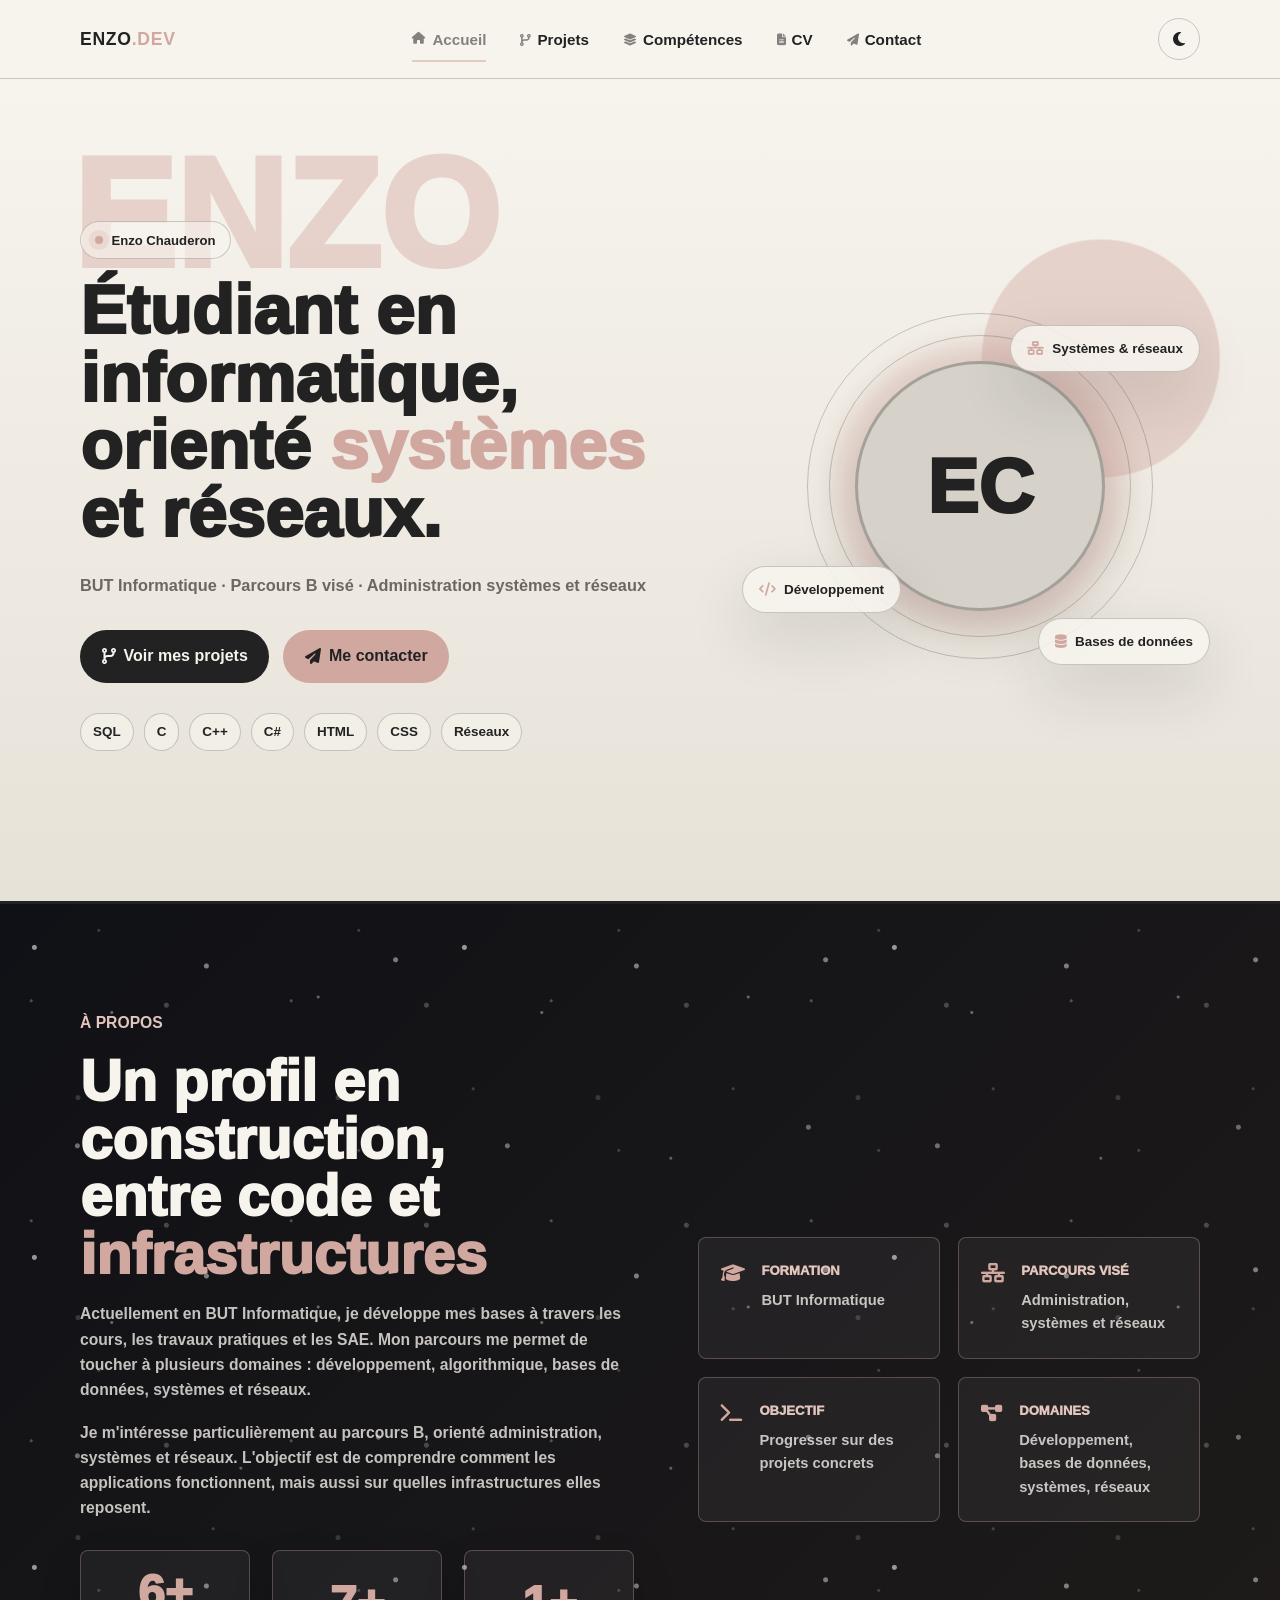
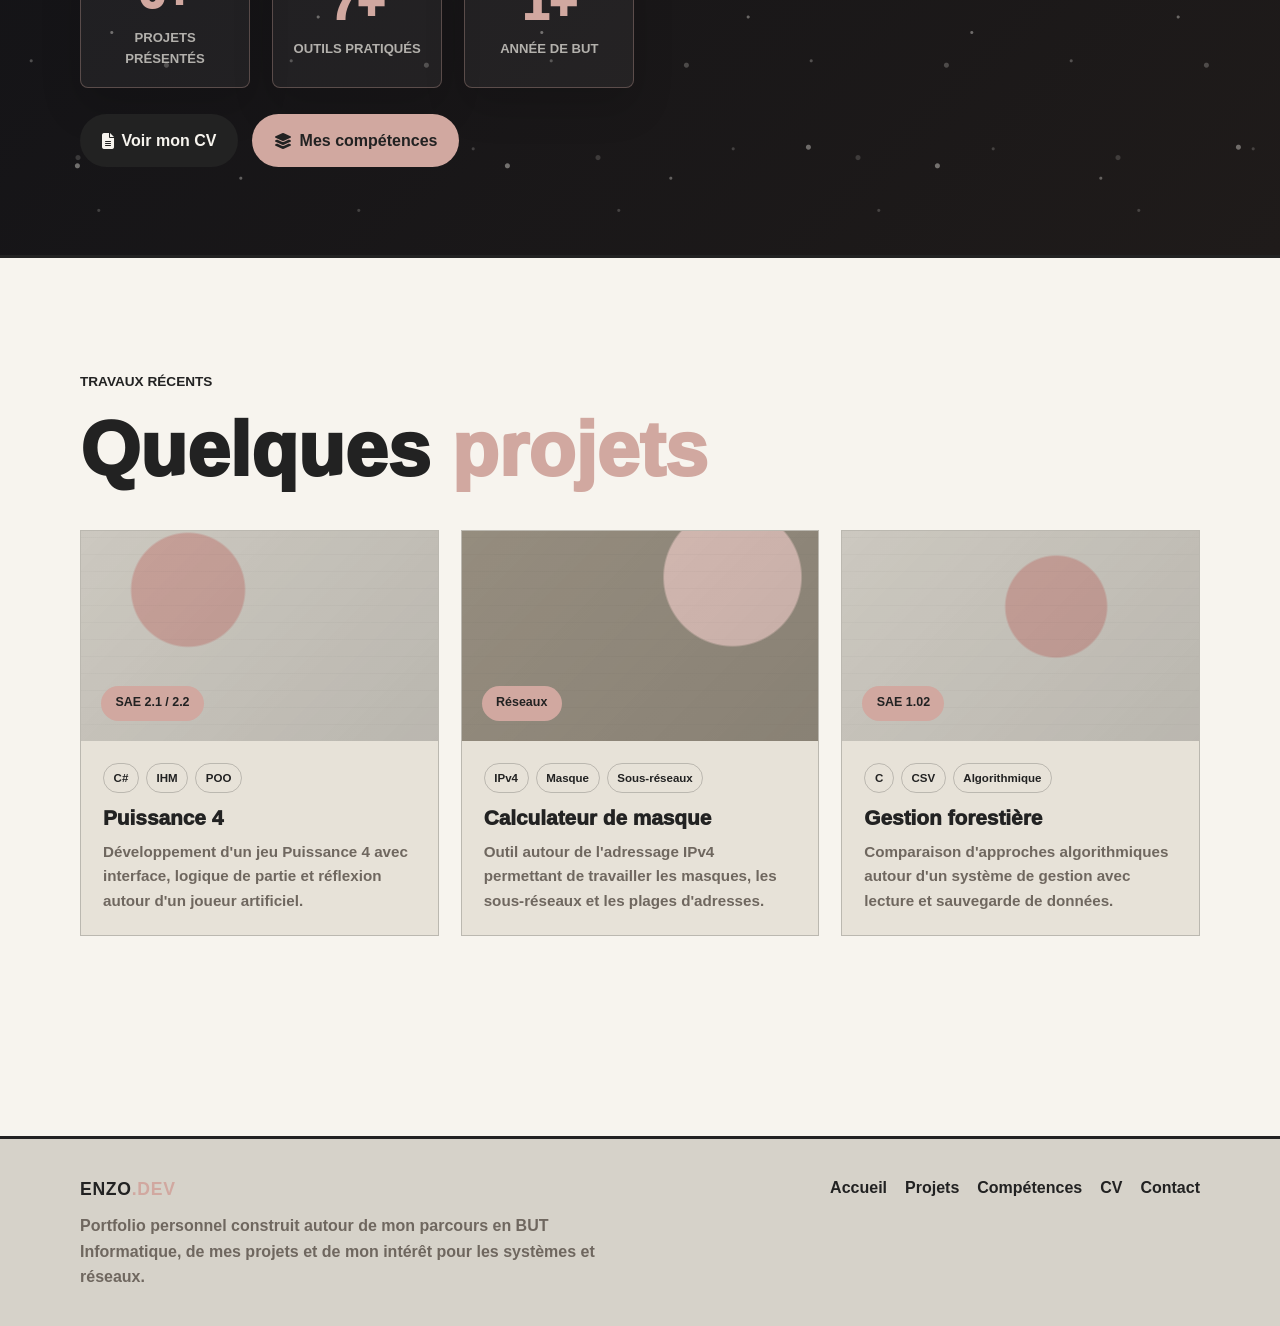
==== index.html @ b51558e1 "Remplace le fond anime par un champ etoile" ====
﻿<!DOCTYPE html>
<html lang="fr">
<head>
    <meta charset="UTF-8">
    <meta name="viewport" content="width=device-width, initial-scale=1.0">
    <meta name="description" content="Portfolio personnel d'Enzo Chauderon, étudiant en BUT Informatique orienté systèmes et réseaux.">
    <title>Accueil - Portfolio Enzo</title>

    <link rel="stylesheet" href="https://cdnjs.cloudflare.com/ajax/libs/font-awesome/6.5.1/css/all.min.css">
    <link rel="stylesheet" href="css/shared.css">
    <link rel="stylesheet" href="css/home.css">

    <script src="js/shared.js" defer></script>
</head>
<body>
    <div id="scroll-bar"></div>
    <header class="site-header">
        <nav class="navbar" aria-label="Navigation principale">
            <a href="index.html" class="nav-logo">
                ENZO<span>.DEV</span>
            </a>

            <ul class="nav-links">
                <li>
                    <a href="index.html" class="active">
                        <i class="fa-solid fa-house"></i>
                        Accueil
                    </a>
                </li>
                <li>
                    <a href="pages/projets.html">
                        <i class="fa-solid fa-code-branch"></i>
                        Projets
                    </a>
                </li>
                <li>
                    <a href="pages/competences.html">
                        <i class="fa-solid fa-layer-group"></i>
                        Compétences
                    </a>
                </li>
                <li>
                    <a href="pages/cv.html">
                        <i class="fa-solid fa-file-lines"></i>
                        CV
                    </a>
                </li>
                <li>
                    <a href="pages/contact.html">
                        <i class="fa-solid fa-paper-plane"></i>
                        Contact
                    </a>
                </li>
            </ul>

            <div class="nav-actions">
                <button class="theme-toggle" type="button" aria-label="Changer de thème">
                    <i class="fa-solid fa-moon"></i>
                </button>

                <button class="nav-burger" type="button" aria-label="Ouvrir le menu" aria-expanded="false">
                    <span></span>
                    <span></span>
                    <span></span>
                </button>
            </div>
        </nav>
    </header>

    <main>
        <section class="hero">
            <div class="container hero-inner">
                <div class="hero-content">
                    <div class="hero-badge">
                        <span class="badge-dot"></span>
                        <span>Enzo Chauderon</span>
                    </div>

                    <h1 class="hero-title">
                        Étudiant en informatique,<br>
                        orienté <span>systèmes</span><br>
                        et réseaux.
                    </h1>

                    <p class="hero-sub">
                        BUT Informatique · Parcours B visé · Administration systèmes et réseaux
                    </p>

                    <div class="hero-actions">
                        <a href="pages/projets.html" class="btn btn-primary">
                            <i class="fa-solid fa-code-branch"></i>
                            Voir mes projets
                        </a>

                        <a href="pages/contact.html" class="btn btn-secondary">
                            <i class="fa-solid fa-paper-plane"></i>
                            Me contacter
                        </a>
                    </div>

                    <div class="hero-tags">
                        <span>SQL</span>
                        <span>C</span>
                        <span>C++</span>
                        <span>C#</span>
                        <span>HTML</span>
                        <span>CSS</span>
                        <span>Réseaux</span>
                    </div>
                </div>

                <div class="hero-visual">
                    <div class="avatar-wrapper">
                        <div class="avatar-glow"></div>
                        <div class="avatar-placeholder">EC</div>
                        <div class="avatar-ring ring-1"></div>
                        <div class="avatar-ring ring-2"></div>
                    </div>

                    <div class="floating-card fc-1">
                        <i class="fa-solid fa-network-wired"></i>
                        <span>Systèmes & réseaux</span>
                    </div>

                    <div class="floating-card fc-2">
                        <i class="fa-solid fa-code"></i>
                        <span>Développement</span>
                    </div>

                    <div class="floating-card fc-3">
                        <i class="fa-solid fa-database"></i>
                        <span>Bases de données</span>
                    </div>
                </div>
            </div>
        </section>

        <section class="about-section">
            <div class="container about-grid">
                <div class="about-text">
                    <p class="section-label">À propos</p>

                    <h2>
                        Un profil en construction,<br>
                        entre code et <span>infrastructures</span>
                    </h2>

                    <p>
                        Actuellement en BUT Informatique, je développe mes bases à travers les cours,
                        les travaux pratiques et les SAE. Mon parcours me permet de toucher à plusieurs
                        domaines : développement, algorithmique, bases de données, systèmes et réseaux.
                    </p>

                    <p>
                        Je m'intéresse particulièrement au parcours B, orienté administration, systèmes
                        et réseaux. L'objectif est de comprendre comment les applications fonctionnent,
                        mais aussi sur quelles infrastructures elles reposent.
                    </p>

                    <div class="about-stats">
                        <div class="stat-item">
                            <strong>6+</strong>
                            <span>Projets présentés</span>
                        </div>

                        <div class="stat-item">
                            <strong>7+</strong>
                            <span>Outils pratiqués</span>
                        </div>

                        <div class="stat-item">
                            <strong>1+</strong>
                            <span>Année de BUT</span>
                        </div>
                    </div>

                    <div class="about-actions">
                        <a href="pages/cv.html" class="btn btn-primary">
                            <i class="fa-solid fa-file-lines"></i>
                            Voir mon CV
                        </a>

                        <a href="pages/competences.html" class="btn btn-secondary">
                            <i class="fa-solid fa-layer-group"></i>
                            Mes compétences
                        </a>
                    </div>
                </div>

                <div class="about-cards">
                    <article class="info-card">
                        <i class="fa-solid fa-graduation-cap"></i>
                        <div>
                            <h3>Formation</h3>
                            <p>BUT Informatique</p>
                        </div>
                    </article>

                    <article class="info-card">
                        <i class="fa-solid fa-network-wired"></i>
                        <div>
                            <h3>Parcours visé</h3>
                            <p>Administration, systèmes et réseaux</p>
                        </div>
                    </article>

                    <article class="info-card">
                        <i class="fa-solid fa-terminal"></i>
                        <div>
                            <h3>Objectif</h3>
                            <p>Progresser sur des projets concrets</p>
                        </div>
                    </article>

                    <article class="info-card">
                        <i class="fa-solid fa-diagram-project"></i>
                        <div>
                            <h3>Domaines</h3>
                            <p>Développement, bases de données, systèmes, réseaux</p>
                        </div>
                    </article>
                </div>
            </div>
        </section>

        <section class="featured-section">
            <div class="container">
                <p class="section-label">Travaux récents</p>
                <h2 class="featured-title">Quelques <span>projets</span></h2>

                <div class="featured-grid">
                    <a href="pages/projets.html" class="featured-card">
                        <div class="feat-img feat-puissance4">
                            <span>SAE 2.1 / 2.2</span>

                            <div class="feat-overlay">
                                <span class="view-more-icon">
                                    <i class="fa-solid fa-eye"></i>
                                    Voir plus
                                </span>
                            </div>
                        </div>

                        <div class="feat-body">
                            <div class="feat-tags-row">
                                <span>C#</span>
                                <span>IHM</span>
                                <span>POO</span>
                            </div>

                            <h3>Puissance 4</h3>
                            <p>
                                Développement d'un jeu Puissance 4 avec interface,
                                logique de partie et réflexion autour d'un joueur artificiel.
                            </p>
                        </div>
                    </a>

                    <a href="pages/projets.html" class="featured-card">
                        <div class="feat-img feat-network">
                            <span>Réseaux</span>

                            <div class="feat-overlay">
                                <span class="view-more-icon">
                                    <i class="fa-solid fa-eye"></i>
                                    Voir plus
                                </span>
                            </div>
                        </div>

                        <div class="feat-body">
                            <div class="feat-tags-row">
                                <span>IPv4</span>
                                <span>Masque</span>
                                <span>Sous-réseaux</span>
                            </div>

                            <h3>Calculateur de masque</h3>
                            <p>
                                Outil autour de l'adressage IPv4 permettant de travailler
                                les masques, les sous-réseaux et les plages d'adresses.
                            </p>
                        </div>
                    </a>

                    <a href="pages/projets.html" class="featured-card">
                        <div class="feat-img feat-forest">
                            <span>SAE 1.02</span>

                            <div class="feat-overlay">
                                <span class="view-more-icon">
                                    <i class="fa-solid fa-eye"></i>
                                    Voir plus
                                </span>
                            </div>
                        </div>

                        <div class="feat-body">
                            <div class="feat-tags-row">
                                <span>C</span>
                                <span>CSV</span>
                                <span>Algorithmique</span>
                            </div>

                            <h3>Gestion forestière</h3>
                            <p>
                                Comparaison d'approches algorithmiques autour d'un système
                                de gestion avec lecture et sauvegarde de données.
                            </p>
                        </div>
                    </a>
                </div>
            </div>
        </section>
    </main>

    <footer class="site-footer">
        <div class="container footer-content">
            <div class="footer-brand">
                <a href="index.html" class="nav-logo">
                    ENZO<span>.DEV</span>
                </a>

                <p>
                    Portfolio personnel construit autour de mon parcours en BUT Informatique,
                    de mes projets et de mon intérêt pour les systèmes et réseaux.
                </p>
            </div>

            <nav class="footer-links" aria-label="Navigation secondaire">
                <a href="index.html">Accueil</a>
                <a href="pages/projets.html">Projets</a>
                <a href="pages/competences.html">Compétences</a>
                <a href="pages/cv.html">CV</a>
                <a href="pages/contact.html">Contact</a>
            </nav>
        </div>
    </footer>
</body>
</html>
---- css/shared.css ----
:root {
    --bg: #f7f4ee;
    --bg-soft: #e7e2d8;
    --taupe: #d6d2c9;
    --taupe-dark: #9c9384;
    --rose: #d1a8a0;
    --rose-soft: #e2c5bd;
    --dark: #222222;
    --dark-soft: #4b443f;
    --text: #222222;
    --text-muted: #6f675f;
    --text-on-light: #222222;
    --text-on-dark: #f7f4ee;
    --border: rgba(34, 34, 34, 0.22);
    --shadow: 0 24px 60px rgba(34, 34, 34, 0.14);
    --header-bg: rgba(247, 244, 238, 0.86);
    --radius: 18px;
    --transition: 0.25s ease;
    --transition-slow: 0.7s ease;
    color-scheme: light;
}

[data-theme="dark"] {
    --bg: #11131a;
    --bg-soft: #1c2028;
    --taupe: #272a31;
    --taupe-dark: #34313a;
    --rose: #d8a8a0;
    --rose-soft: #e6c4bd;
    --dark: #f7f4ee;
    --dark-soft: #d9d1c6;
    --text: #f7f4ee;
    --text-muted: #c3b9ae;
    --text-on-light: #222222;
    --text-on-dark: #f7f4ee;
    --border: rgba(247, 244, 238, 0.18);
    --shadow: 0 24px 70px rgba(0, 0, 0, 0.36);
    --header-bg: rgba(17, 19, 26, 0.86);
    color-scheme: dark;
}

* {
    box-sizing: border-box;
    margin: 0;
    padding: 0;
}

html {
    scroll-behavior: smooth;
}

body {
    min-height: 100vh;
    background: var(--bg);
    color: var(--text);
    font-family: "Montserrat", Arial, Helvetica, sans-serif;
    font-weight: 600;
    line-height: 1.6;
    transition: background var(--transition), color var(--transition);
}

a {
    color: inherit;
    text-decoration: none;
}

button {
    font: inherit;
}

#scroll-bar {
    position: fixed;
    top: 0;
    left: 0;
    z-index: 1000;
    width: 0;
    height: 4px;
    background: var(--dark);
}

.container {
    width: min(1120px, calc(100% - 32px));
    margin: 0 auto;
}

.site-header {
    position: sticky;
    top: 0;
    z-index: 100;
    background: var(--header-bg);
    border-bottom: 1px solid var(--border);
    backdrop-filter: blur(18px);
}

.navbar {
    min-height: 78px;
    width: min(1120px, calc(100% - 32px));
    margin: 0 auto;
    display: flex;
    align-items: center;
    justify-content: space-between;
    gap: 24px;
}

.nav-logo {
    font-size: 1.1rem;
    font-weight: 900;
    letter-spacing: 0.04em;
}

    .nav-logo span {
        color: var(--rose);
    }

.nav-links {
    display: flex;
    align-items: center;
    gap: 34px;
    list-style: none;
}

    .nav-links a {
        position: relative;
        display: inline-flex;
        align-items: center;
        gap: 6px;
        color: var(--dark);
        font-size: 0.95rem;
        font-weight: 800;
        transition: color var(--transition), opacity var(--transition);
    }

        .nav-links a::after {
            content: "";
            position: absolute;
            left: 0;
            bottom: -10px;
            width: 100%;
            height: 2px;
            background: var(--rose);
            transform: scaleX(0);
            transform-origin: left;
            transition: transform var(--transition);
        }

        .nav-links a i {
            font-size: 0.75rem;
            opacity: 0.55;
            transition: transform var(--transition), opacity var(--transition);
        }

        .nav-links a:hover,
        .nav-links a.active {
            opacity: 0.55;
        }

        .nav-links a:hover::after,
        .nav-links a.active::after {
            transform: scaleX(1);
        }

        .nav-links a:hover i,
        .nav-links a.active i {
            opacity: 1;
            transform: translateY(-2px);
        }

.nav-actions {
    display: flex;
    align-items: center;
    gap: 12px;
}

.theme-toggle,
.nav-burger {
    border: 1px solid var(--border);
    background: transparent;
    color: var(--text);
    border-radius: 999px;
    cursor: pointer;
}

.theme-toggle {
    width: 42px;
    height: 42px;
    display: grid;
    place-items: center;
    transition: background var(--transition), color var(--transition), transform var(--transition);
}

    .theme-toggle:hover {
        transform: translateY(-2px);
        background: var(--rose);
        color: #222222;
    }

.nav-burger {
    display: none;
    width: 42px;
    height: 42px;
    align-items: center;
    justify-content: center;
    flex-direction: column;
    gap: 5px;
}

    .nav-burger span {
        width: 20px;
        height: 2px;
        background: var(--dark);
        border-radius: 999px;
    }

.btn {
    display: inline-flex;
    align-items: center;
    justify-content: center;
    gap: 8px;
    padding: 0.85rem 1.35rem;
    border-radius: 999px;
    font-weight: 800;
    transition: transform var(--transition), background var(--transition), box-shadow var(--transition);
}

    .btn:hover {
        transform: translateY(-2px);
        box-shadow: 0 14px 34px rgba(34, 34, 34, 0.16);
    }

    .btn i {
        transition: transform var(--transition);
    }

    .btn:hover i {
        transform: translateX(3px);
    }

.btn-primary {
    background: var(--dark);
    color: var(--bg);
}

.btn-secondary {
    background: var(--rose);
    color: var(--text-on-light);
}

.page-hero {
    padding: 96px 0 64px;
    background: radial-gradient(circle at 84% 20%, rgba(209, 168, 160, 0.34) 0 118px, transparent 120px), var(--bg);
    border-bottom: 3px solid var(--dark);
}

    .page-hero h1 {
        max-width: 850px;
        font-size: clamp(3rem, 7vw, 5.8rem);
        font-weight: 1000;
        line-height: 1;
        letter-spacing: 0;
        color: var(--dark);
        overflow-wrap: anywhere;
    }

        .page-hero h1 span {
            color: var(--rose);
        }

    .page-hero p:not(.section-label) {
        max-width: 720px;
        margin-top: 22px;
        color: var(--text-muted);
        font-size: 1.05rem;
        font-weight: 700;
    }

.section-label {
    position: relative;
    z-index: 1;
    display: inline-flex;
    margin-bottom: 18px;
    color: var(--dark);
    font-size: 0.85rem;
    font-weight: 900;
    text-transform: uppercase;
    letter-spacing: 0;
}

.site-footer {
    margin-top: 90px;
    padding: 36px 0;
    border-top: 3px solid var(--dark);
    background: var(--taupe);
}

.footer-content {
    display: flex;
    justify-content: space-between;
    gap: 32px;
}

.footer-brand p {
    max-width: 520px;
    margin-top: 10px;
    color: var(--text-muted);
}

.footer-links {
    display: flex;
    flex-wrap: wrap;
    gap: 18px;
    color: var(--dark);
    font-weight: 700;
}

.reveal {
    opacity: 0;
    transform: translateY(28px);
    transition: opacity var(--transition-slow), transform var(--transition-slow);
}

    .reveal.is-visible {
        opacity: 1;
        transform: translateY(0);
    }

@media (max-width: 760px) {
    .nav-links {
        display: none;
    }

    .nav-burger {
        display: flex;
    }

    .footer-content {
        flex-direction: column;
    }

    .page-hero {
        padding: 72px 0 48px;
    }

        .page-hero h1 {
            font-size: clamp(2.3rem, 10.5vw, 3.2rem);
        }

    .nav-links.is-open {
        position: absolute;
        top: 78px;
        left: 16px;
        right: 16px;
        display: flex;
        flex-direction: column;
        align-items: stretch;
        gap: 0;
        padding: 18px;
        background: var(--bg);
        border: 1px solid var(--border);
        box-shadow: var(--shadow);
    }

        .nav-links.is-open a {
            display: block;
            padding: 12px 0;
        }
}

@media (prefers-reduced-motion: reduce) {
    *,
    *::before,
    *::after {
        animation-duration: 0.01ms !important;
        animation-iteration-count: 1 !important;
        scroll-behavior: auto !important;
        transition-duration: 0.01ms !important;
    }

    .reveal {
        opacity: 1;
        transform: none;
    }
}
---- css/home.css ----
.hero {
    min-height: calc(100vh - 78px);
    display: flex;
    align-items: center;
    padding: 92px 0 100px;
    background: radial-gradient(circle at 86% 34%, rgba(209, 168, 160, 0.42) 0 118px, transparent 120px), linear-gradient(180deg, var(--bg) 0%, var(--bg-soft) 100%);
    overflow: hidden;
}

.hero-inner {
    display: grid;
    grid-template-columns: minmax(0, 1fr) minmax(330px, 440px);
    gap: clamp(56px, 8vw, 110px);
    align-items: center;
}

.hero-content {
    position: relative;
    min-width: 0;
}

    .hero-content::before {
        content: "ENZO";
        position: absolute;
        left: -8px;
        top: -82px;
        z-index: 0;
        font-size: clamp(4.8rem, 12vw, 10.5rem);
        font-weight: 1000;
        line-height: 1;
        color: rgba(209, 168, 160, 0.42);
        pointer-events: none;
    }

.hero-badge {
    position: relative;
    z-index: 1;
    width: fit-content;
    display: inline-flex;
    align-items: center;
    gap: 8px;
    margin-bottom: 18px;
    padding: 0.45rem 0.9rem;
    border: 1px solid var(--border);
    border-radius: 999px;
    background: rgba(247, 244, 238, 0.62);
    color: var(--text-on-light);
    font-size: 0.82rem;
    font-weight: 900;
}

.badge-dot {
    width: 8px;
    height: 8px;
    border-radius: 999px;
    background: var(--rose);
    box-shadow: 0 0 0 6px rgba(209, 168, 160, 0.24);
}

.hero-title {
    position: relative;
    z-index: 1;
    max-width: 650px;
    font-size: clamp(2.8rem, 5.4vw, 5.7rem);
    font-weight: 1000;
    line-height: 0.98;
    letter-spacing: 0;
    color: var(--dark);
}

    .hero-title span {
        color: var(--rose);
    }

.hero-sub {
    position: relative;
    z-index: 1;
    max-width: 640px;
    margin-top: 24px;
    color: var(--text-muted);
    font-size: 1.02rem;
    font-weight: 800;
}

.hero-actions {
    position: relative;
    z-index: 1;
    display: flex;
    flex-wrap: wrap;
    gap: 14px;
    margin-top: 32px;
}

.hero-tags {
    position: relative;
    z-index: 1;
    display: flex;
    flex-wrap: wrap;
    gap: 10px;
    margin-top: 30px;
}

    .hero-tags span {
        padding: 0.45rem 0.75rem;
        border: 1px solid var(--border);
        border-radius: 999px;
        background: rgba(247, 244, 238, 0.62);
        color: var(--text-on-light);
        font-size: 0.84rem;
        font-weight: 800;
    }

.hero-visual {
    position: relative;
    min-height: 430px;
    display: flex;
    align-items: center;
    justify-content: center;
}

.avatar-wrapper {
    position: relative;
    width: 250px;
    height: 250px;
}

.avatar-placeholder {
    position: relative;
    z-index: 3;
    width: 100%;
    height: 100%;
    display: grid;
    place-items: center;
    border-radius: 50%;
    background: var(--taupe);
    border: 3px solid rgba(34, 34, 34, 0.28);
    color: var(--dark);
    font-size: 4.8rem;
    font-weight: 1000;
    box-shadow: var(--shadow);
}

.avatar-glow {
    position: absolute;
    inset: -18px;
    border-radius: 50%;
    background: rgba(209, 168, 160, 0.38);
    filter: blur(12px);
    animation: glowPulse 4.8s ease-in-out infinite;
}

.avatar-ring {
    position: absolute;
    border-radius: 50%;
    border: 1px solid rgba(34, 34, 34, 0.22);
    animation: ringPulse 5s ease-in-out infinite;
}

.ring-1 {
    inset: -26px;
}

.ring-2 {
    inset: -48px;
}

.floating-card {
    position: absolute;
    z-index: 4;
    display: inline-flex;
    align-items: center;
    gap: 8px;
    padding: 0.72rem 1rem;
    border: 1px solid var(--border);
    border-radius: 999px;
    background: rgba(247, 244, 238, 0.86);
    color: var(--text-on-light);
    font-size: 0.84rem;
    font-weight: 900;
    box-shadow: var(--shadow);
    animation: floatBadge 5s ease-in-out infinite;
}

    .floating-card i {
        color: var(--rose);
    }

.fc-1 {
    top: 54px;
    right: 0;
}

.fc-2 {
    left: -18px;
    bottom: 88px;
    animation-delay: 0.6s;
}

.fc-3 {
    right: -10px;
    bottom: 36px;
    animation-delay: 1.1s;
}

.about-section {
    position: relative;
    isolation: isolate;
    overflow: hidden;
    padding: 88px 0;
    background: linear-gradient(135deg, #101116 0%, #1f1b1a 100%);
    border-top: 3px solid var(--dark);
    border-bottom: 3px solid var(--dark);
    color: var(--text-on-dark);
}

    .about-section::before,
    .about-section::after {
        content: "";
        position: absolute;
        inset: 0;
        z-index: -1;
        pointer-events: none;
    }

    .about-section::before {
        opacity: 0.65;
        background:
            radial-gradient(circle at 8% 14%, rgba(247, 244, 238, 0.9) 0 2px, transparent 3px),
            radial-gradient(circle at 26% 35%, rgba(247, 244, 238, 0.58) 0 1px, transparent 2px),
            radial-gradient(circle at 48% 20%, rgba(247, 244, 238, 0.72) 0 2px, transparent 3px),
            radial-gradient(circle at 74% 30%, rgba(247, 244, 238, 0.55) 0 1px, transparent 2px),
            radial-gradient(circle at 92% 18%, rgba(247, 244, 238, 0.7) 0 2px, transparent 3px),
            radial-gradient(circle at 18% 78%, rgba(247, 244, 238, 0.62) 0 2px, transparent 3px),
            radial-gradient(circle at 56% 82%, rgba(247, 244, 238, 0.5) 0 1px, transparent 2px),
            radial-gradient(circle at 88% 72%, rgba(247, 244, 238, 0.58) 0 2px, transparent 3px);
        background-size: 430px 310px;
        animation: starFieldMove 26s linear infinite;
    }

    .about-section::after {
        opacity: 0.32;
        background:
            radial-gradient(circle at 12% 44%, rgba(247, 244, 238, 0.8) 0 1px, transparent 2px),
            radial-gradient(circle at 38% 12%, rgba(247, 244, 238, 0.6) 0 1px, transparent 2px),
            radial-gradient(circle at 64% 46%, rgba(247, 244, 238, 0.7) 0 2px, transparent 3px),
            radial-gradient(circle at 82% 84%, rgba(247, 244, 238, 0.58) 0 1px, transparent 2px),
            radial-gradient(circle at 30% 88%, rgba(247, 244, 238, 0.5) 0 2px, transparent 3px);
        background-size: 260px 220px;
        animation: starFieldMoveSoft 36s linear infinite;
    }

@keyframes starFieldMove {
    from {
        background-position: 0 0;
    }

    to {
        background-position: 120px 180px;
    }
}

@keyframes starFieldMoveSoft {
    from {
        background-position: 0 0;
    }

    to {
        background-position: -90px 130px;
    }
}

@keyframes floatBadge {
    0%,
    100% {
        transform: translateY(0);
    }

    50% {
        transform: translateY(-10px);
    }
}

@keyframes glowPulse {
    0%,
    100% {
        opacity: 0.62;
        transform: scale(1);
    }

    50% {
        opacity: 0.95;
        transform: scale(1.06);
    }
}

@keyframes ringPulse {
    0%,
    100% {
        opacity: 0.65;
        transform: scale(1);
    }

    50% {
        opacity: 1;
        transform: scale(1.04);
    }
}

@media (prefers-reduced-motion: reduce) {
    .about-section::before,
    .about-section::after,
    .avatar-glow,
    .avatar-ring,
    .floating-card {
        animation: none;
    }
}

.about-grid {
    display: grid;
    grid-template-columns: minmax(0, 1.05fr) minmax(320px, 0.95fr);
    gap: 64px;
    align-items: center;
}

.section-label {
    position: relative;
    z-index: 1;
    display: inline-flex;
    margin-bottom: 18px;
    color: var(--dark);
    font-size: 0.85rem;
    font-weight: 900;
    text-transform: uppercase;
    letter-spacing: 0;
}

.about-text h2 {
    max-width: 660px;
    font-size: clamp(2.35rem, 4.5vw, 4rem);
    font-weight: 1000;
    line-height: 1;
    letter-spacing: 0;
    color: var(--text-on-dark);
}

    .about-text h2 span {
        color: var(--rose);
    }

.about-text p {
    max-width: 680px;
    margin-top: 18px;
    color: rgba(247, 244, 238, 0.78);
    font-size: 0.98rem;
}

.about-section .section-label {
    color: var(--rose-soft);
}

.about-stats {
    display: grid;
    grid-template-columns: repeat(3, 1fr);
    gap: 22px;
    margin-top: 30px;
}

.stat-item {
    min-height: 108px;
    padding: 18px;
    display: flex;
    flex-direction: column;
    justify-content: center;
    align-items: center;
    text-align: center;
    background: rgba(247, 244, 238, 0.05);
    border: 1px solid rgba(209, 168, 160, 0.32);
    border-radius: 8px;
    box-shadow: 0 18px 40px rgba(0, 0, 0, 0.16);
    transition: transform var(--transition), border-color var(--transition), background var(--transition);
}

    .stat-item:hover {
        transform: translateY(-6px);
        border-color: rgba(209, 168, 160, 0.72);
        background: rgba(247, 244, 238, 0.08);
    }

    .stat-item strong {
        color: var(--rose);
        font-size: clamp(2.1rem, 4vw, 3rem);
        line-height: 1;
        font-weight: 1000;
    }

    .stat-item span {
        margin-top: 10px;
        color: rgba(247, 244, 238, 0.68);
        font-size: 0.82rem;
        font-weight: 900;
        text-transform: uppercase;
    }

.about-actions {
    display: flex;
    flex-wrap: wrap;
    gap: 14px;
    margin-top: 26px;
}

.about-cards {
    display: grid;
    grid-template-columns: 1fr 1fr;
    gap: 18px;
}

.info-card {
    min-height: 120px;
    padding: 22px;
    display: flex;
    align-items: flex-start;
    gap: 16px;
    background: rgba(247, 244, 238, 0.05);
    border: 1px solid rgba(209, 168, 160, 0.32);
    border-radius: 8px;
    transition: transform var(--transition), border-color var(--transition), background var(--transition);
}

    .info-card:hover {
        transform: translateY(-6px);
        border-color: rgba(209, 168, 160, 0.72);
        background: rgba(247, 244, 238, 0.08);
    }

    .info-card i {
        color: var(--rose);
        font-size: 1.2rem;
        margin-top: 4px;
    }

    .info-card h3 {
        color: var(--rose-soft);
        font-size: 0.82rem;
        font-weight: 1000;
        text-transform: uppercase;
    }

    .info-card p {
        margin-top: 8px;
        color: rgba(247, 244, 238, 0.78);
        font-size: 0.92rem;
    }

.featured-section {
    padding: 110px 0;
    background: var(--bg);
}

.featured-title {
    margin-bottom: 42px;
    font-size: clamp(2.6rem, 6vw, 5rem);
    line-height: 1;
    font-weight: 1000;
}

    .featured-title span {
        color: var(--rose);
    }

.featured-grid {
    display: grid;
    grid-template-columns: repeat(3, 1fr);
    gap: 22px;
}

.featured-card {
    display: block;
    overflow: hidden;
    background: var(--bg-soft);
    border: 1px solid var(--border);
    color: var(--dark);
    transition: transform var(--transition), box-shadow var(--transition);
}

    .featured-card:hover {
        transform: translateY(-6px);
        box-shadow: var(--shadow);
    }

.feat-img {
    position: relative;
    min-height: 210px;
    display: flex;
    align-items: flex-end;
    padding: 20px;
    overflow: hidden;
    background: var(--taupe);
}

    .feat-img::before {
        content: "";
        position: absolute;
        inset: 0;
        opacity: 0.7;
        background: linear-gradient(135deg, rgba(34, 34, 34, 0.08), rgba(34, 34, 34, 0.22)), repeating-linear-gradient(0deg, transparent 0 16px, rgba(34, 34, 34, 0.08) 17px);
    }

    .feat-img > span {
        position: relative;
        z-index: 2;
        padding: 0.45rem 0.9rem;
        border-radius: 999px;
        background: var(--rose);
        color: var(--text-on-light);
        font-size: 0.78rem;
        font-weight: 900;
    }

.feat-puissance4 {
    background: radial-gradient(circle at 30% 28%, var(--rose) 0 56px, transparent 58px), var(--taupe);
}

.feat-network {
    background: radial-gradient(circle at 76% 22%, var(--rose-soft) 0 68px, transparent 70px), var(--taupe-dark);
}

.feat-forest {
    background: radial-gradient(circle at 60% 36%, var(--rose) 0 50px, transparent 52px), var(--taupe);
}

.feat-overlay {
    position: absolute;
    inset: 0;
    z-index: 3;
    display: flex;
    align-items: center;
    justify-content: center;
    background: rgba(34, 34, 34, 0.78);
    color: var(--text-on-dark);
    font-weight: 900;
    opacity: 0;
    transition: opacity var(--transition);
}

.featured-card:hover .feat-overlay {
    opacity: 1;
}

.view-more-icon {
    display: inline-flex;
    align-items: center;
    gap: 8px;
}

.feat-body {
    padding: 22px;
}

.feat-tags-row {
    display: flex;
    flex-wrap: wrap;
    gap: 7px;
    margin-bottom: 14px;
}

    .feat-tags-row span {
        padding: 0.32rem 0.6rem;
        border: 1px solid var(--border);
        border-radius: 999px;
        font-size: 0.72rem;
        font-weight: 900;
        color: var(--dark);
    }

.feat-body h3 {
    margin-bottom: 10px;
    font-size: 1.3rem;
    line-height: 1.1;
    font-weight: 1000;
}

.feat-body p {
    color: var(--text-muted);
    font-size: 0.95rem;
}

@media (max-width: 1000px) {
    .hero-inner,
    .about-grid {
        grid-template-columns: 1fr;
    }

    .hero-visual {
        order: -1;
        min-height: 350px;
    }

    .about-cards {
        grid-template-columns: 1fr 1fr;
    }
}

@media (max-width: 760px) {
    .hero {
        min-height: auto;
        padding: 70px 0 80px;
    }

    .hero-content::before {
        top: -62px;
        font-size: clamp(4rem, 22vw, 8rem);
    }

    .hero-title {
        font-size: clamp(2.45rem, 13vw, 4rem);
    }

    .about-section,
    .featured-section {
        padding: 78px 0;
    }

    .about-stats,
    .about-cards,
    .featured-grid {
        grid-template-columns: 1fr;
    }

    .hero-visual {
        min-height: 310px;
    }

    .avatar-wrapper {
        width: 210px;
        height: 210px;
    }

    .floating-card {
        font-size: 0.76rem;
    }

    .fc-1 {
        top: 20px;
        right: 6px;
    }

    .fc-2 {
        left: 0;
        bottom: 74px;
    }

    .fc-3 {
        right: 0;
        bottom: 24px;
    }
}
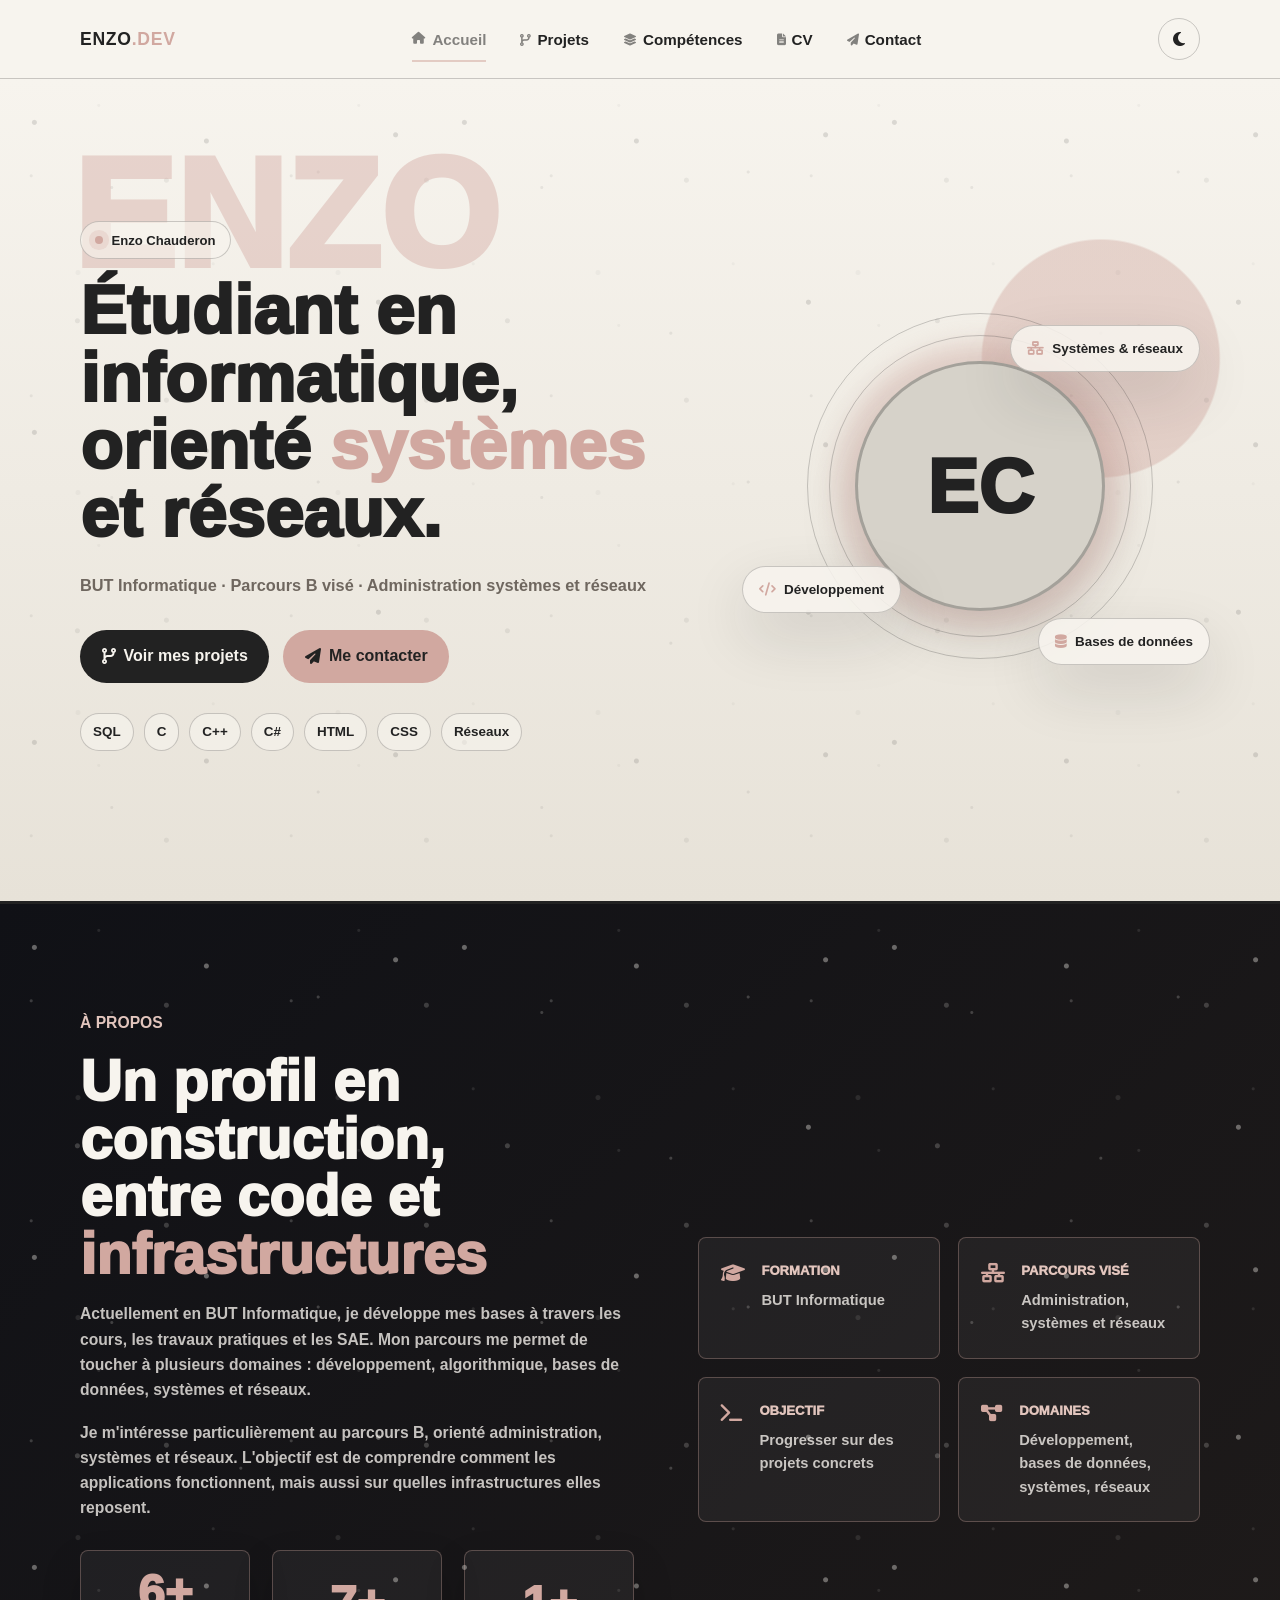
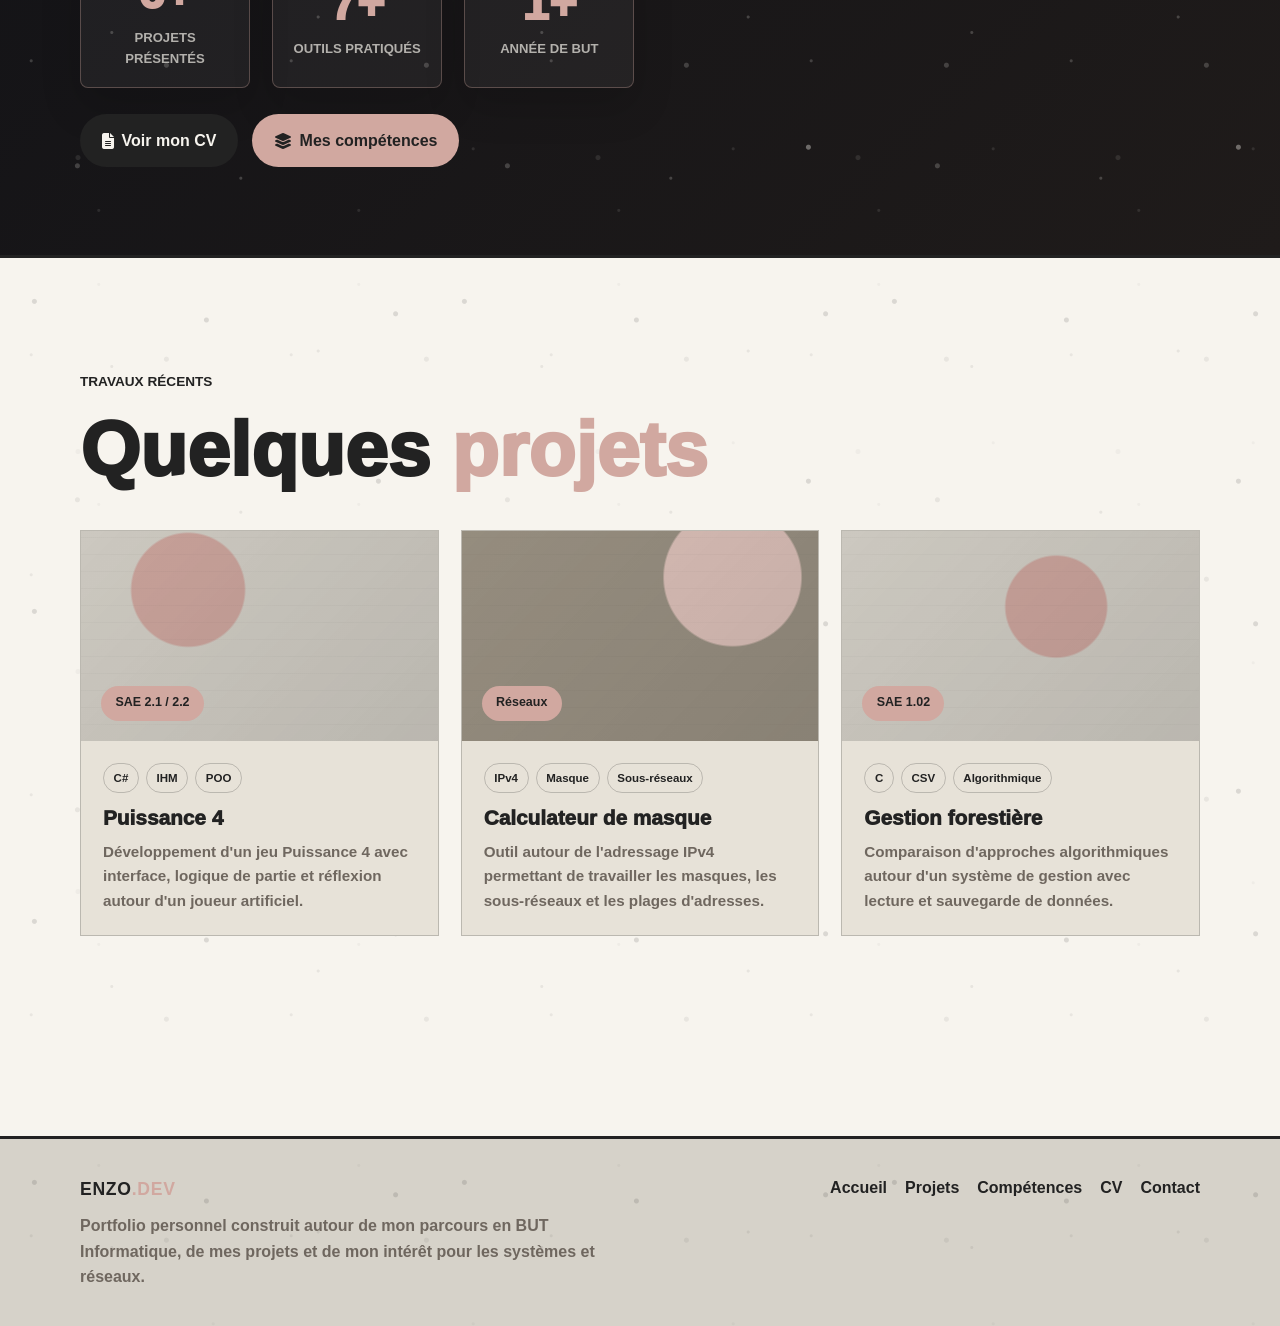
==== commit 0f7ba736: "Etend le fond etoile a tout le site" ====
--- a/index.html
+++ b/index.html
@@ -68,7 +68,7 @@
     </header>
 
     <main>
-        <section class="hero">
+        <section class="hero star-surface">
             <div class="container hero-inner">
                 <div class="hero-content">
                     <div class="hero-badge">
@@ -135,7 +135,7 @@
             </div>
         </section>
 
-        <section class="about-section">
+        <section class="about-section star-surface star-surface-dark">
             <div class="container about-grid">
                 <div class="about-text">
                     <p class="section-label">À propos</p>
@@ -223,7 +223,7 @@
             </div>
         </section>
 
-        <section class="featured-section">
+        <section class="featured-section star-surface">
             <div class="container">
                 <p class="section-label">Travaux récents</p>
                 <h2 class="featured-title">Quelques <span>projets</span></h2>
@@ -314,7 +314,7 @@
         </section>
     </main>
 
-    <footer class="site-footer">
+    <footer class="site-footer star-surface">
         <div class="container footer-content">
             <div class="footer-brand">
                 <a href="index.html" class="nav-logo">
--- a/css/shared.css
+++ b/css/shared.css
@@ -14,6 +14,8 @@
     --border: rgba(34, 34, 34, 0.22);
     --shadow: 0 24px 60px rgba(34, 34, 34, 0.14);
     --header-bg: rgba(247, 244, 238, 0.86);
+    --star-strong: rgba(34, 34, 34, 0.28);
+    --star-soft: rgba(34, 34, 34, 0.16);
     --radius: 18px;
     --transition: 0.25s ease;
     --transition-slow: 0.7s ease;
@@ -36,6 +38,8 @@
     --border: rgba(247, 244, 238, 0.18);
     --shadow: 0 24px 70px rgba(0, 0, 0, 0.36);
     --header-bg: rgba(17, 19, 26, 0.86);
+    --star-strong: rgba(247, 244, 238, 0.68);
+    --star-soft: rgba(247, 244, 238, 0.34);
     color-scheme: dark;
 }
 
@@ -81,6 +85,80 @@
 .container {
     width: min(1120px, calc(100% - 32px));
     margin: 0 auto;
+}
+
+.star-surface {
+    position: relative;
+    isolation: isolate;
+    overflow: hidden;
+    --surface-star-strong: var(--star-strong);
+    --surface-star-soft: var(--star-soft);
+}
+
+    .star-surface > * {
+        position: relative;
+        z-index: 1;
+    }
+
+    .star-surface::before,
+    .star-surface::after {
+        content: "";
+        position: absolute;
+        inset: 0;
+        z-index: 0;
+        pointer-events: none;
+    }
+
+    .star-surface::before {
+        opacity: 0.48;
+        background:
+            radial-gradient(circle at 8% 14%, var(--surface-star-strong) 0 2px, transparent 3px),
+            radial-gradient(circle at 26% 35%, var(--surface-star-soft) 0 1px, transparent 2px),
+            radial-gradient(circle at 48% 20%, var(--surface-star-strong) 0 2px, transparent 3px),
+            radial-gradient(circle at 74% 30%, var(--surface-star-soft) 0 1px, transparent 2px),
+            radial-gradient(circle at 92% 18%, var(--surface-star-strong) 0 2px, transparent 3px),
+            radial-gradient(circle at 18% 78%, var(--surface-star-soft) 0 2px, transparent 3px),
+            radial-gradient(circle at 56% 82%, var(--surface-star-soft) 0 1px, transparent 2px),
+            radial-gradient(circle at 88% 72%, var(--surface-star-strong) 0 2px, transparent 3px);
+        background-size: 430px 310px;
+        animation: starFieldMove 26s linear infinite;
+    }
+
+    .star-surface::after {
+        opacity: 0.24;
+        background:
+            radial-gradient(circle at 12% 44%, var(--surface-star-strong) 0 1px, transparent 2px),
+            radial-gradient(circle at 38% 12%, var(--surface-star-soft) 0 1px, transparent 2px),
+            radial-gradient(circle at 64% 46%, var(--surface-star-strong) 0 2px, transparent 3px),
+            radial-gradient(circle at 82% 84%, var(--surface-star-soft) 0 1px, transparent 2px),
+            radial-gradient(circle at 30% 88%, var(--surface-star-soft) 0 2px, transparent 3px);
+        background-size: 260px 220px;
+        animation: starFieldMoveSoft 36s linear infinite;
+    }
+
+.star-surface-dark {
+    --surface-star-strong: rgba(247, 244, 238, 0.78);
+    --surface-star-soft: rgba(247, 244, 238, 0.42);
+}
+
+@keyframes starFieldMove {
+    from {
+        background-position: 0 0;
+    }
+
+    to {
+        background-position: 120px 180px;
+    }
+}
+
+@keyframes starFieldMoveSoft {
+    from {
+        background-position: 0 0;
+    }
+
+    to {
+        background-position: -90px 130px;
+    }
 }
 
 .site-header {
--- a/css/home.css
+++ b/css/home.css
@@ -204,8 +204,6 @@
 
 .about-section {
     position: relative;
-    isolation: isolate;
-    overflow: hidden;
     padding: 88px 0;
     background: linear-gradient(135deg, #101116 0%, #1f1b1a 100%);
     border-top: 3px solid var(--dark);
@@ -213,62 +211,6 @@
     color: var(--text-on-dark);
 }
 
-    .about-section::before,
-    .about-section::after {
-        content: "";
-        position: absolute;
-        inset: 0;
-        z-index: -1;
-        pointer-events: none;
-    }
-
-    .about-section::before {
-        opacity: 0.65;
-        background:
-            radial-gradient(circle at 8% 14%, rgba(247, 244, 238, 0.9) 0 2px, transparent 3px),
-            radial-gradient(circle at 26% 35%, rgba(247, 244, 238, 0.58) 0 1px, transparent 2px),
-            radial-gradient(circle at 48% 20%, rgba(247, 244, 238, 0.72) 0 2px, transparent 3px),
-            radial-gradient(circle at 74% 30%, rgba(247, 244, 238, 0.55) 0 1px, transparent 2px),
-            radial-gradient(circle at 92% 18%, rgba(247, 244, 238, 0.7) 0 2px, transparent 3px),
-            radial-gradient(circle at 18% 78%, rgba(247, 244, 238, 0.62) 0 2px, transparent 3px),
-            radial-gradient(circle at 56% 82%, rgba(247, 244, 238, 0.5) 0 1px, transparent 2px),
-            radial-gradient(circle at 88% 72%, rgba(247, 244, 238, 0.58) 0 2px, transparent 3px);
-        background-size: 430px 310px;
-        animation: starFieldMove 26s linear infinite;
-    }
-
-    .about-section::after {
-        opacity: 0.32;
-        background:
-            radial-gradient(circle at 12% 44%, rgba(247, 244, 238, 0.8) 0 1px, transparent 2px),
-            radial-gradient(circle at 38% 12%, rgba(247, 244, 238, 0.6) 0 1px, transparent 2px),
-            radial-gradient(circle at 64% 46%, rgba(247, 244, 238, 0.7) 0 2px, transparent 3px),
-            radial-gradient(circle at 82% 84%, rgba(247, 244, 238, 0.58) 0 1px, transparent 2px),
-            radial-gradient(circle at 30% 88%, rgba(247, 244, 238, 0.5) 0 2px, transparent 3px);
-        background-size: 260px 220px;
-        animation: starFieldMoveSoft 36s linear infinite;
-    }
-
-@keyframes starFieldMove {
-    from {
-        background-position: 0 0;
-    }
-
-    to {
-        background-position: 120px 180px;
-    }
-}
-
-@keyframes starFieldMoveSoft {
-    from {
-        background-position: 0 0;
-    }
-
-    to {
-        background-position: -90px 130px;
-    }
-}
-
 @keyframes floatBadge {
     0%,
     100% {
@@ -307,8 +249,6 @@
 }
 
 @media (prefers-reduced-motion: reduce) {
-    .about-section::before,
-    .about-section::after,
     .avatar-glow,
     .avatar-ring,
     .floating-card {
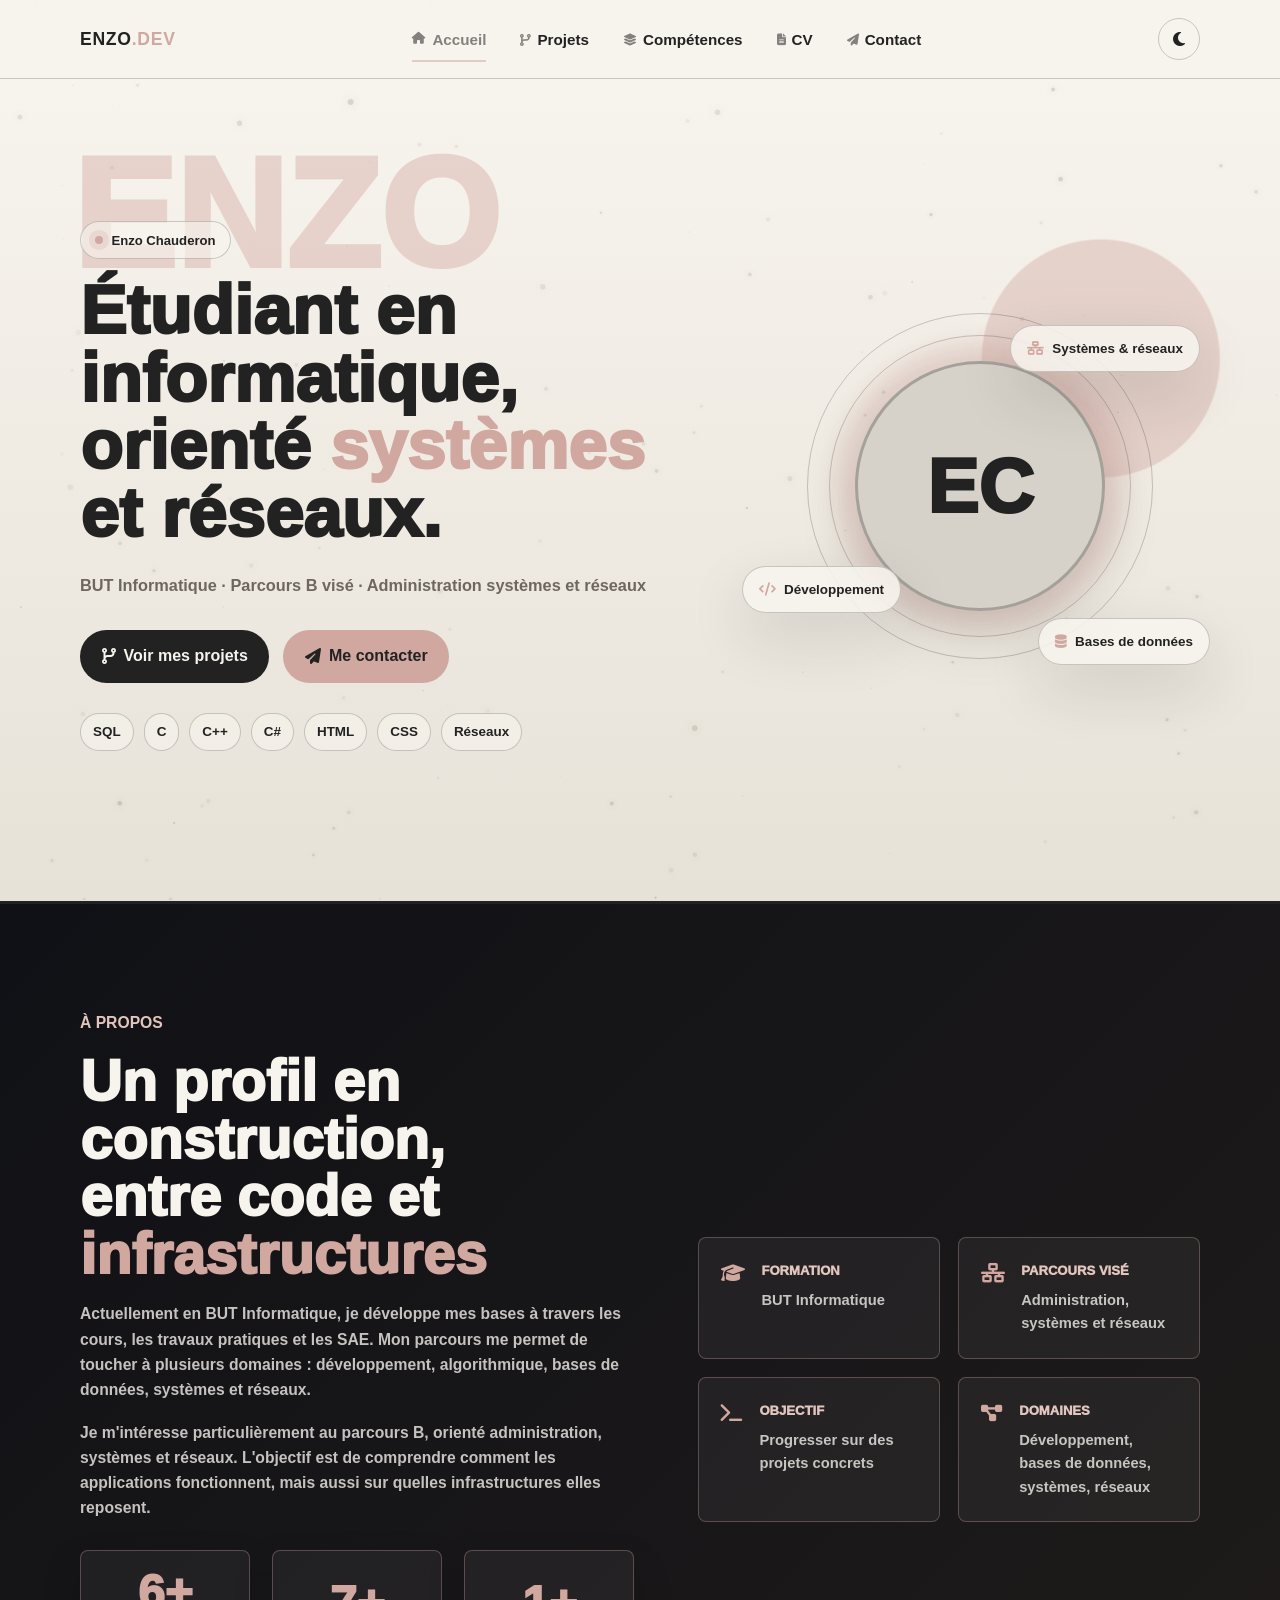
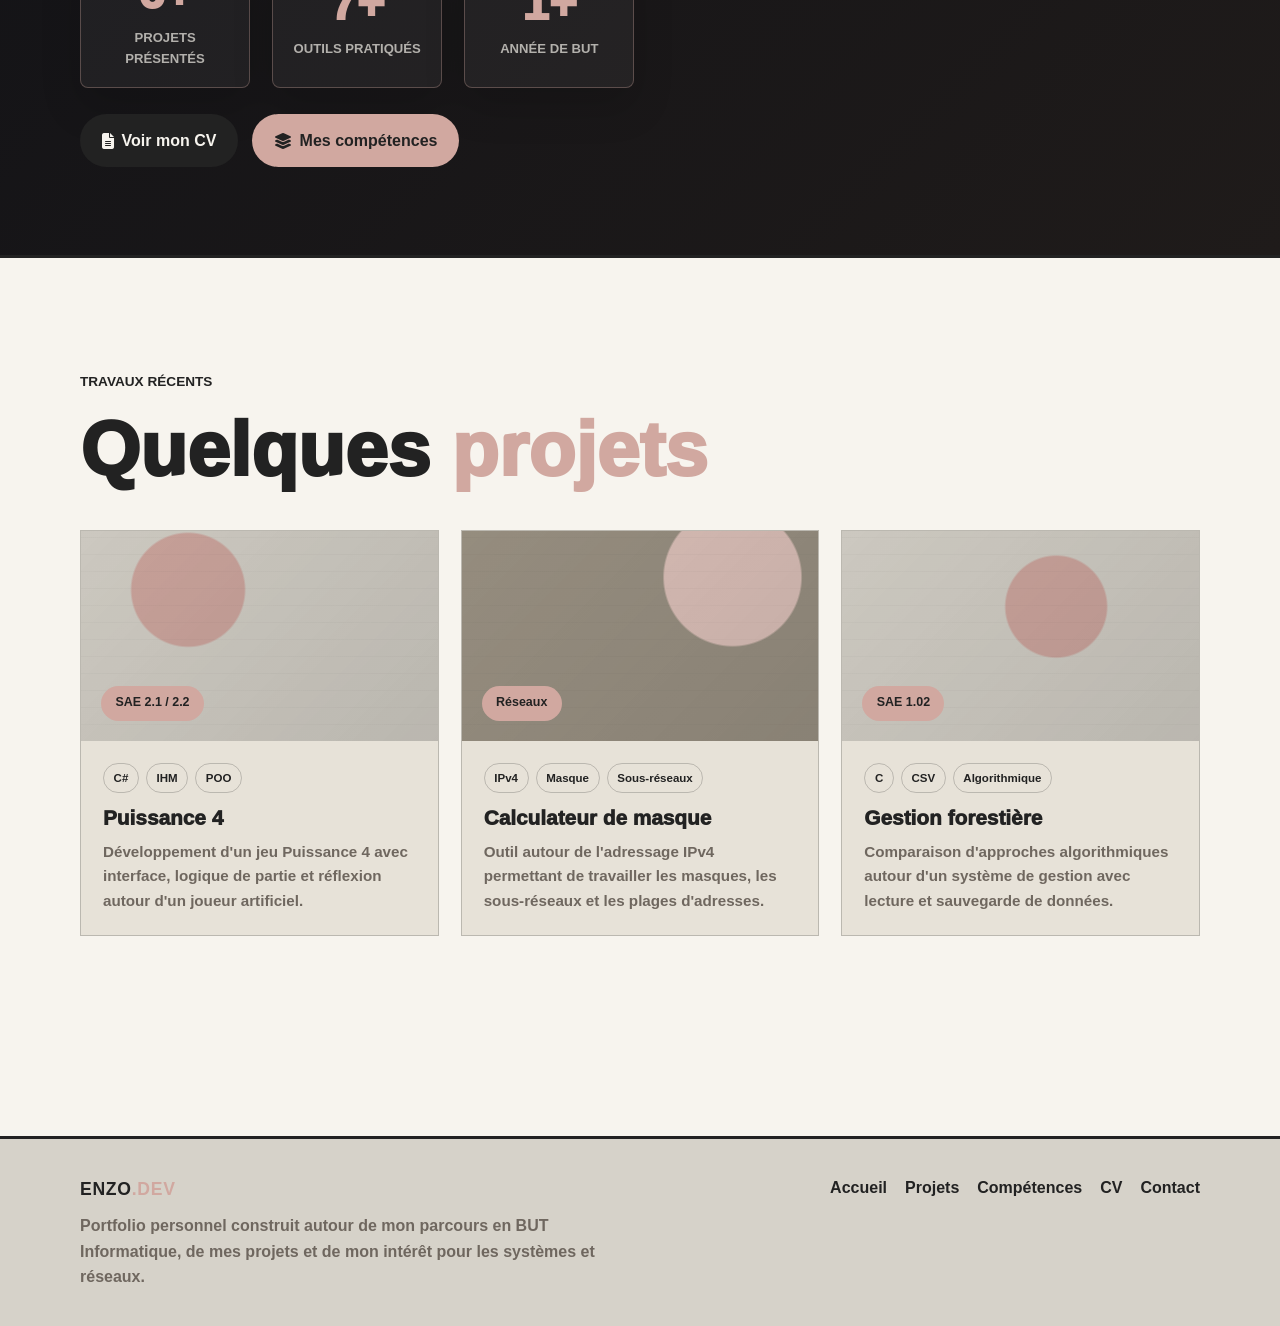
==== commit f68b28b2: "Ajoute un fond de particules naturel" ====
--- a/index.html
+++ b/index.html
@@ -14,6 +14,7 @@
 </head>
 <body>
     <div id="scroll-bar"></div>
+    <canvas id="space-canvas" aria-hidden="true"></canvas>
     <header class="site-header">
         <nav class="navbar" aria-label="Navigation principale">
             <a href="index.html" class="nav-logo">
@@ -68,7 +69,7 @@
     </header>
 
     <main>
-        <section class="hero star-surface">
+        <section class="hero">
             <div class="container hero-inner">
                 <div class="hero-content">
                     <div class="hero-badge">
@@ -135,7 +136,7 @@
             </div>
         </section>
 
-        <section class="about-section star-surface star-surface-dark">
+        <section class="about-section">
             <div class="container about-grid">
                 <div class="about-text">
                     <p class="section-label">À propos</p>
@@ -223,7 +224,7 @@
             </div>
         </section>
 
-        <section class="featured-section star-surface">
+        <section class="featured-section">
             <div class="container">
                 <p class="section-label">Travaux récents</p>
                 <h2 class="featured-title">Quelques <span>projets</span></h2>
@@ -314,7 +315,7 @@
         </section>
     </main>
 
-    <footer class="site-footer star-surface">
+    <footer class="site-footer">
         <div class="container footer-content">
             <div class="footer-brand">
                 <a href="index.html" class="nav-logo">
--- a/css/shared.css
+++ b/css/shared.css
@@ -14,8 +14,6 @@
     --border: rgba(34, 34, 34, 0.22);
     --shadow: 0 24px 60px rgba(34, 34, 34, 0.14);
     --header-bg: rgba(247, 244, 238, 0.86);
-    --star-strong: rgba(34, 34, 34, 0.28);
-    --star-soft: rgba(34, 34, 34, 0.16);
     --radius: 18px;
     --transition: 0.25s ease;
     --transition-slow: 0.7s ease;
@@ -38,8 +36,6 @@
     --border: rgba(247, 244, 238, 0.18);
     --shadow: 0 24px 70px rgba(0, 0, 0, 0.36);
     --header-bg: rgba(17, 19, 26, 0.86);
-    --star-strong: rgba(247, 244, 238, 0.68);
-    --star-soft: rgba(247, 244, 238, 0.34);
     color-scheme: dark;
 }
 
@@ -83,82 +79,25 @@
 }
 
 .container {
+    position: relative;
+    z-index: 2;
     width: min(1120px, calc(100% - 32px));
     margin: 0 auto;
 }
 
-.star-surface {
-    position: relative;
-    isolation: isolate;
-    overflow: hidden;
-    --surface-star-strong: var(--star-strong);
-    --surface-star-soft: var(--star-soft);
-}
-
-    .star-surface > * {
-        position: relative;
-        z-index: 1;
-    }
-
-    .star-surface::before,
-    .star-surface::after {
-        content: "";
-        position: absolute;
-        inset: 0;
-        z-index: 0;
-        pointer-events: none;
-    }
-
-    .star-surface::before {
-        opacity: 0.48;
-        background:
-            radial-gradient(circle at 8% 14%, var(--surface-star-strong) 0 2px, transparent 3px),
-            radial-gradient(circle at 26% 35%, var(--surface-star-soft) 0 1px, transparent 2px),
-            radial-gradient(circle at 48% 20%, var(--surface-star-strong) 0 2px, transparent 3px),
-            radial-gradient(circle at 74% 30%, var(--surface-star-soft) 0 1px, transparent 2px),
-            radial-gradient(circle at 92% 18%, var(--surface-star-strong) 0 2px, transparent 3px),
-            radial-gradient(circle at 18% 78%, var(--surface-star-soft) 0 2px, transparent 3px),
-            radial-gradient(circle at 56% 82%, var(--surface-star-soft) 0 1px, transparent 2px),
-            radial-gradient(circle at 88% 72%, var(--surface-star-strong) 0 2px, transparent 3px);
-        background-size: 430px 310px;
-        animation: starFieldMove 26s linear infinite;
-    }
-
-    .star-surface::after {
-        opacity: 0.24;
-        background:
-            radial-gradient(circle at 12% 44%, var(--surface-star-strong) 0 1px, transparent 2px),
-            radial-gradient(circle at 38% 12%, var(--surface-star-soft) 0 1px, transparent 2px),
-            radial-gradient(circle at 64% 46%, var(--surface-star-strong) 0 2px, transparent 3px),
-            radial-gradient(circle at 82% 84%, var(--surface-star-soft) 0 1px, transparent 2px),
-            radial-gradient(circle at 30% 88%, var(--surface-star-soft) 0 2px, transparent 3px);
-        background-size: 260px 220px;
-        animation: starFieldMoveSoft 36s linear infinite;
-    }
-
-.star-surface-dark {
-    --surface-star-strong: rgba(247, 244, 238, 0.78);
-    --surface-star-soft: rgba(247, 244, 238, 0.42);
-}
-
-@keyframes starFieldMove {
-    from {
-        background-position: 0 0;
-    }
-
-    to {
-        background-position: 120px 180px;
-    }
-}
-
-@keyframes starFieldMoveSoft {
-    from {
-        background-position: 0 0;
-    }
-
-    to {
-        background-position: -90px 130px;
-    }
+#space-canvas {
+    position: fixed;
+    inset: 0;
+    z-index: 1;
+    width: 100%;
+    height: 100%;
+    opacity: 0.28;
+    pointer-events: none;
+    transition: opacity var(--transition);
+}
+
+[data-theme="dark"] #space-canvas {
+    opacity: 0.44;
 }
 
 .site-header {
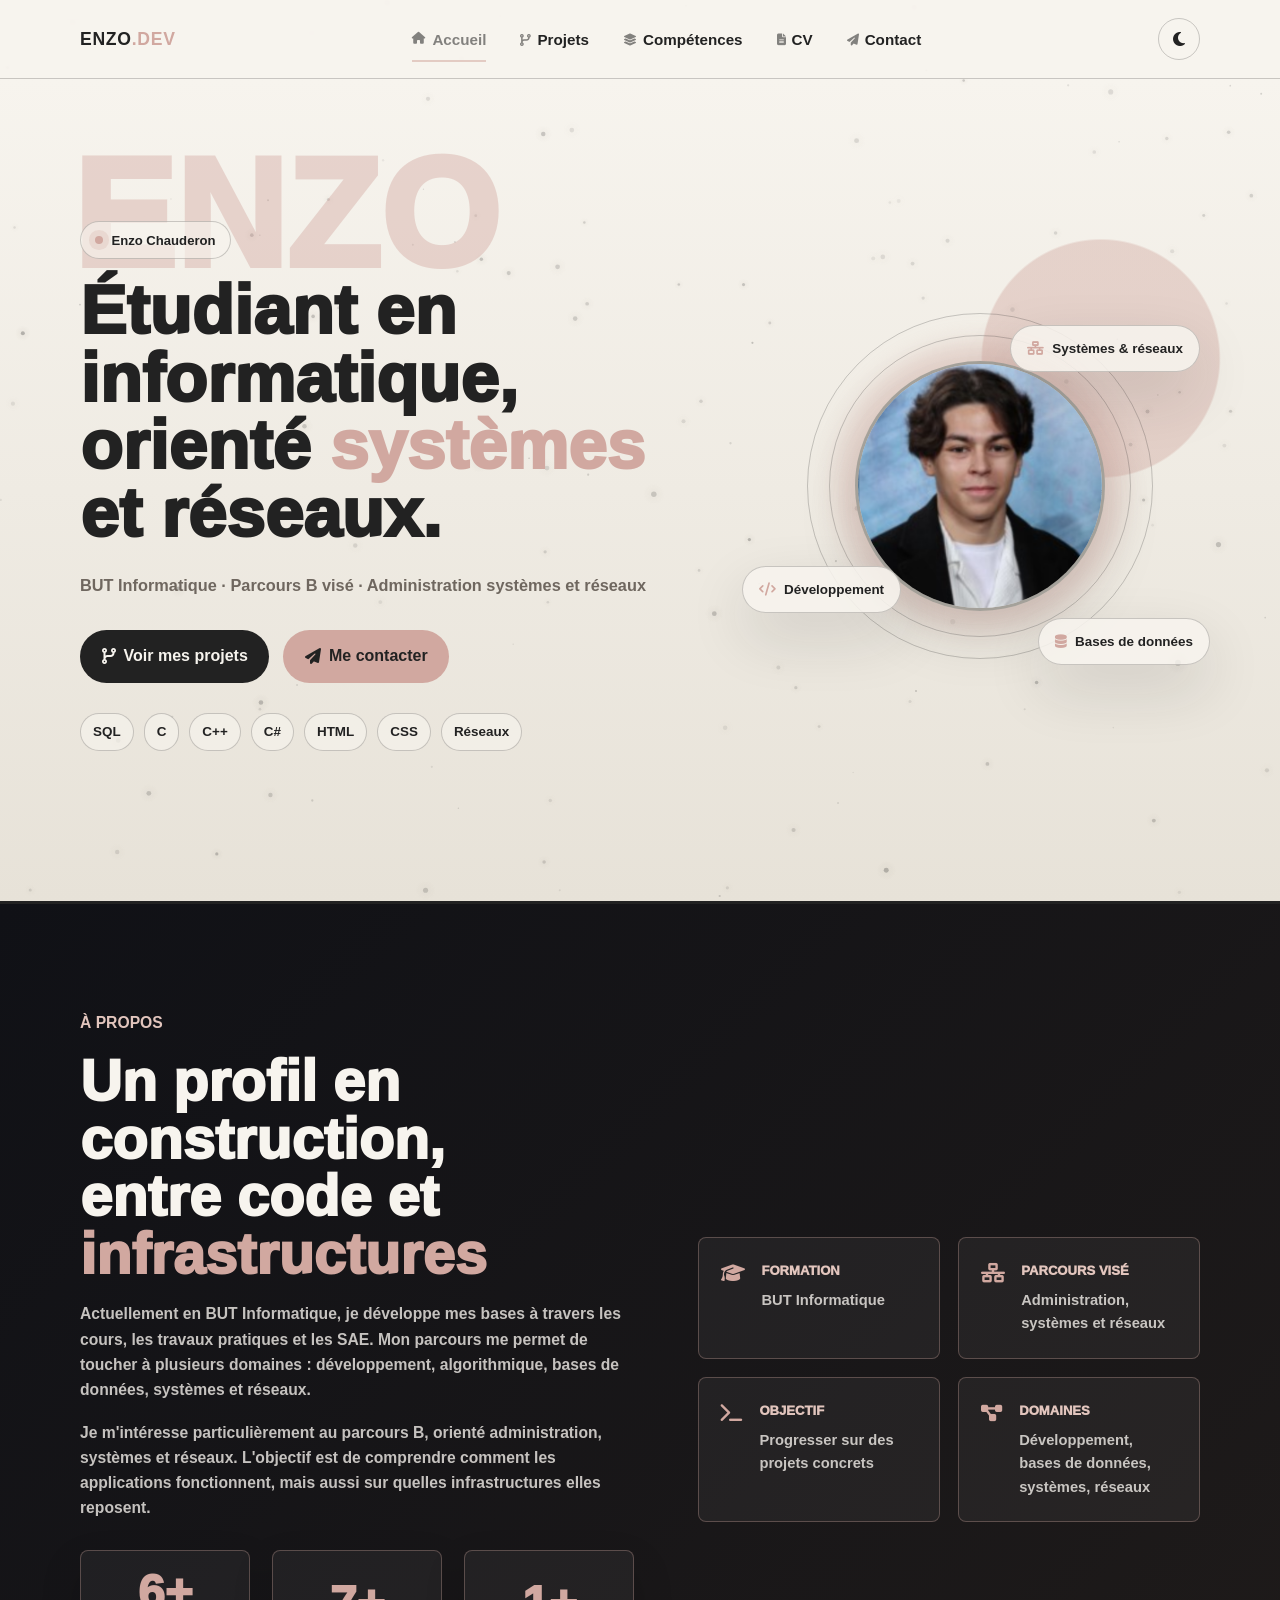
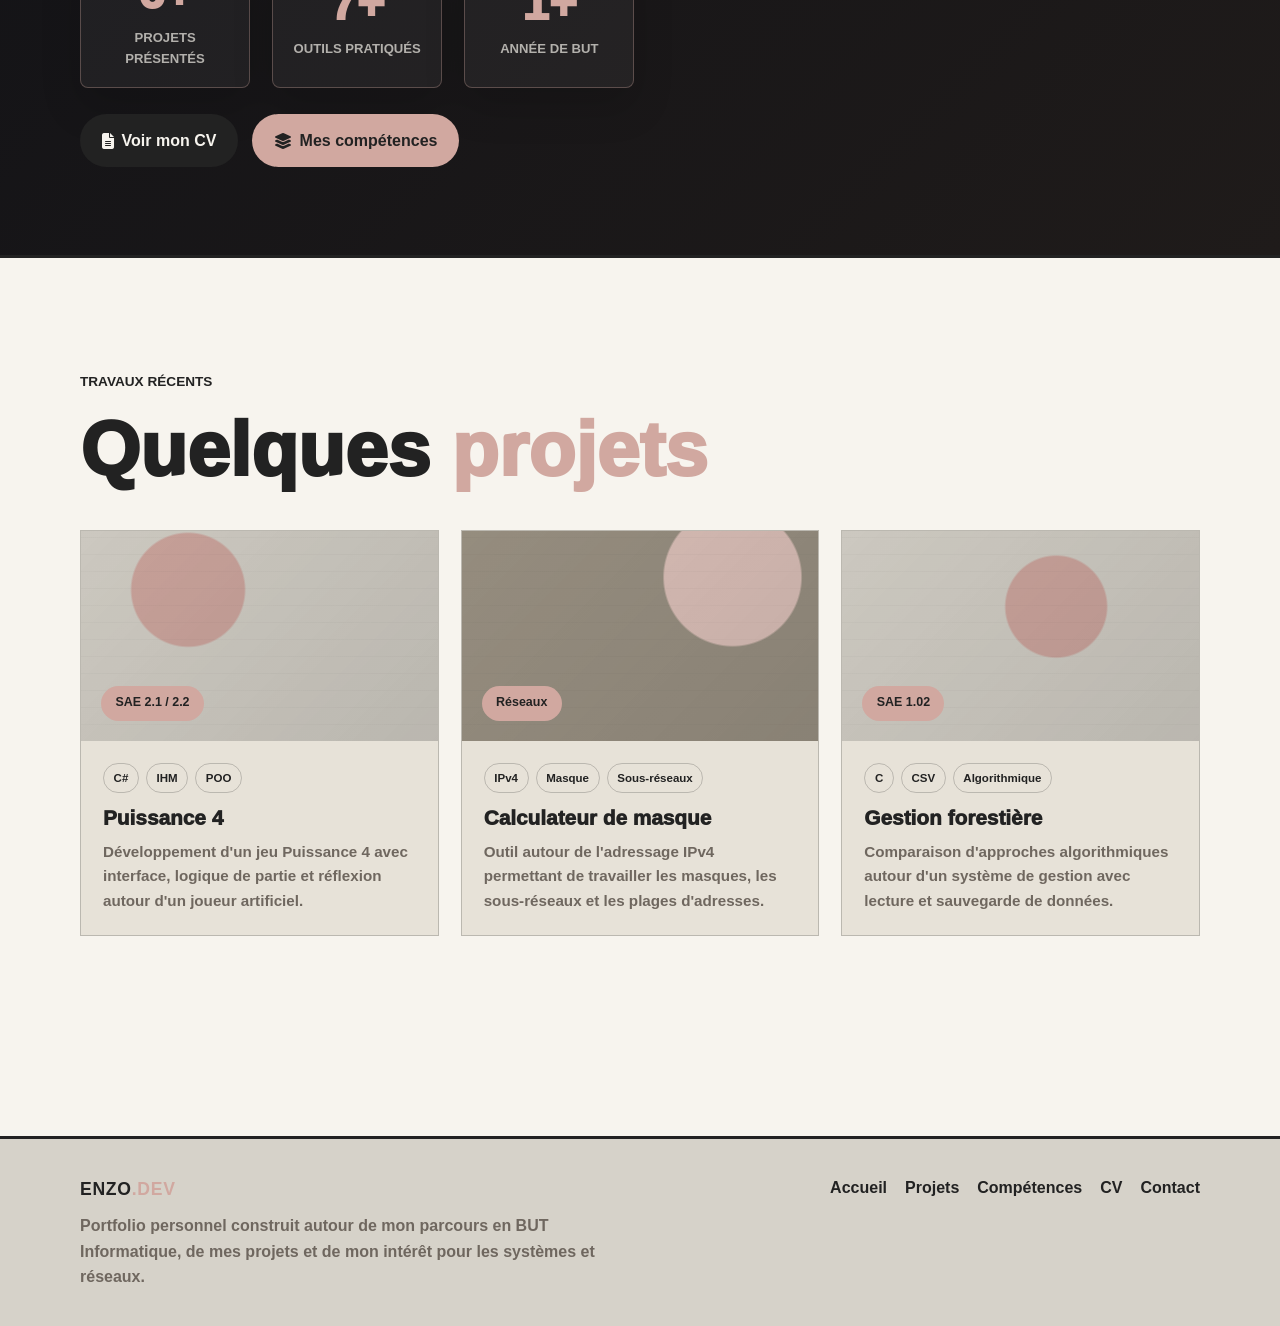
==== commit 36606b3c: "Ajoute la photo sur l'accueil" ====
--- a/index.html
+++ b/index.html
@@ -8,7 +8,7 @@
 
     <link rel="stylesheet" href="https://cdnjs.cloudflare.com/ajax/libs/font-awesome/6.5.1/css/all.min.css">
     <link rel="stylesheet" href="css/shared.css">
-    <link rel="stylesheet" href="css/home.css">
+    <link rel="stylesheet" href="css/home.css?v=2">
 
     <script src="js/shared.js" defer></script>
 </head>
@@ -113,7 +113,7 @@
                 <div class="hero-visual">
                     <div class="avatar-wrapper">
                         <div class="avatar-glow"></div>
-                        <div class="avatar-placeholder">EC</div>
+                        <img class="avatar-placeholder" src="assets/photo-cv.png" alt="Portrait d'Enzo Chauderon">
                         <div class="avatar-ring ring-1"></div>
                         <div class="avatar-ring ring-2"></div>
                     </div>
--- a/css/shared.css
+++ b/css/shared.css
@@ -91,13 +91,13 @@
     z-index: 1;
     width: 100%;
     height: 100%;
-    opacity: 0.28;
+    opacity: 0.38;
     pointer-events: none;
     transition: opacity var(--transition);
 }
 
 [data-theme="dark"] #space-canvas {
-    opacity: 0.44;
+    opacity: 0.56;
 }
 
 .site-header {
@@ -107,7 +107,12 @@
     background: var(--header-bg);
     border-bottom: 1px solid var(--border);
     backdrop-filter: blur(18px);
-}
+    transition: box-shadow var(--transition), background var(--transition);
+}
+
+    .site-header.scrolled {
+        box-shadow: 0 12px 34px rgba(34, 34, 34, 0.12);
+    }
 
 .navbar {
     min-height: 78px;
@@ -236,12 +241,28 @@
     padding: 0.85rem 1.35rem;
     border-radius: 999px;
     font-weight: 800;
+    position: relative;
+    overflow: hidden;
     transition: transform var(--transition), background var(--transition), box-shadow var(--transition);
 }
+
+    .btn::after {
+        content: "";
+        position: absolute;
+        inset: 0;
+        background: rgba(247, 244, 238, 0.16);
+        opacity: 0;
+        transition: opacity var(--transition);
+        pointer-events: none;
+    }
 
     .btn:hover {
         transform: translateY(-2px);
         box-shadow: 0 14px 34px rgba(34, 34, 34, 0.16);
+    }
+
+    .btn:hover::after {
+        opacity: 1;
     }
 
     .btn i {
@@ -328,6 +349,16 @@
     color: var(--dark);
     font-weight: 700;
 }
+
+    .footer-links a {
+        transition: color var(--transition), transform var(--transition), opacity var(--transition);
+    }
+
+    .footer-links a:hover {
+        color: var(--rose);
+        opacity: 1;
+        transform: translateY(-2px);
+    }
 
 .reveal {
     opacity: 0;
--- a/css/home.css
+++ b/css/home.css
@@ -129,14 +129,12 @@
     z-index: 3;
     width: 100%;
     height: 100%;
-    display: grid;
-    place-items: center;
+    display: block;
     border-radius: 50%;
     background: var(--taupe);
     border: 3px solid rgba(34, 34, 34, 0.28);
-    color: var(--dark);
-    font-size: 4.8rem;
-    font-weight: 1000;
+    object-fit: cover;
+    object-position: center 24%;
     box-shadow: var(--shadow);
 }
 
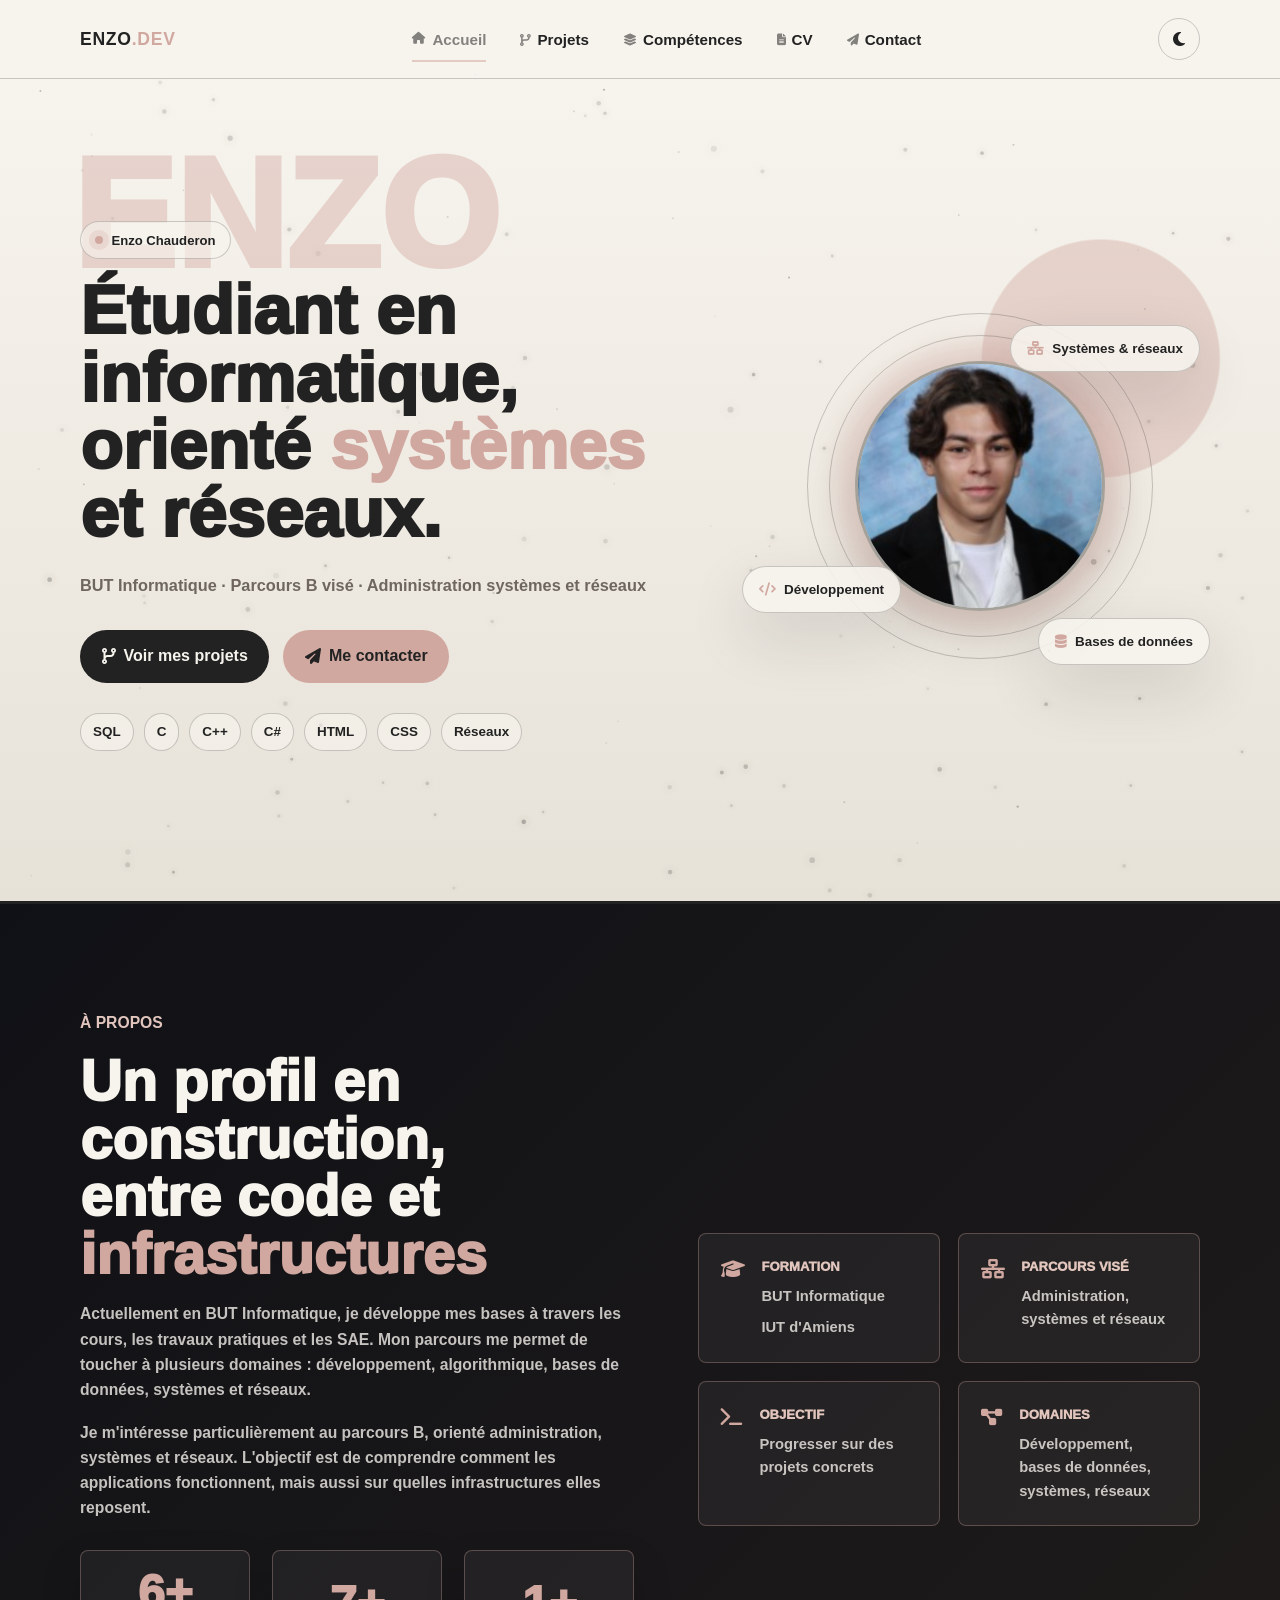
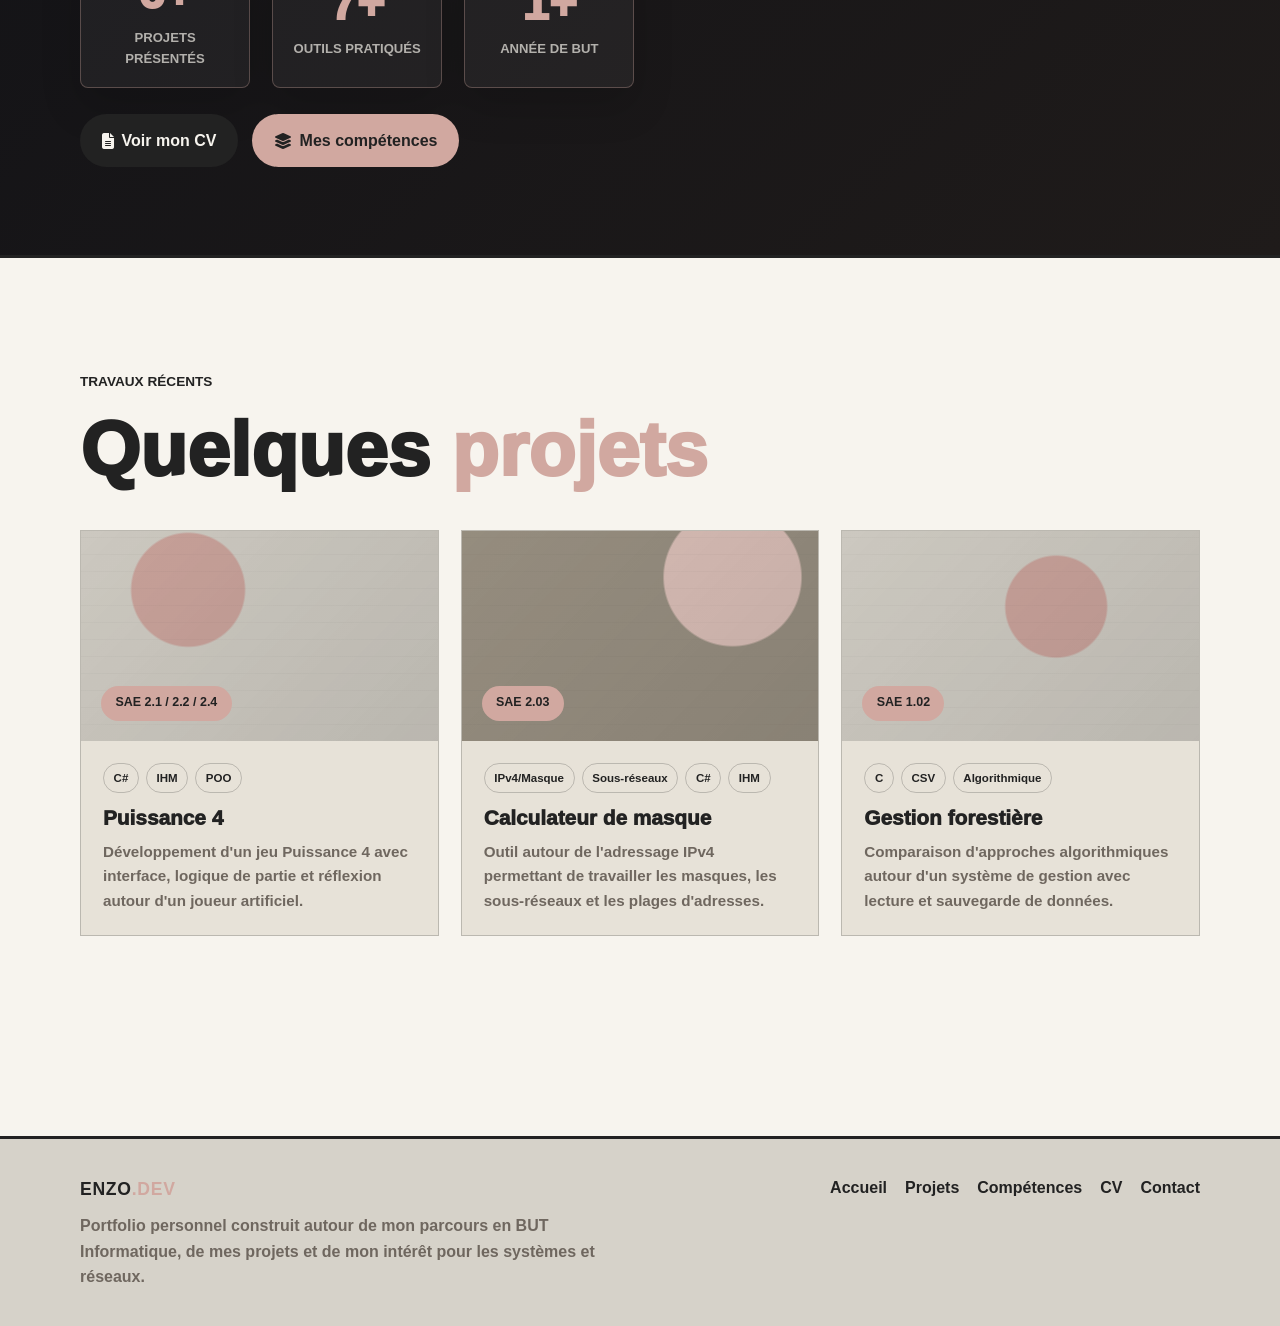
==== commit 9c77b1a5: "Modification/Correction de certaines icones sur la pages Compétences" ====
--- a/index.html
+++ b/index.html
@@ -194,6 +194,7 @@
                         <div>
                             <h3>Formation</h3>
                             <p>BUT Informatique</p>
+                            <p>IUT d'Amiens</p>
                         </div>
                     </article>
 
@@ -232,7 +233,7 @@
                 <div class="featured-grid">
                     <a href="pages/projets.html" class="featured-card">
                         <div class="feat-img feat-puissance4">
-                            <span>SAE 2.1 / 2.2</span>
+                            <span>SAE 2.1 / 2.2 / 2.4</span>
 
                             <div class="feat-overlay">
                                 <span class="view-more-icon">
@@ -259,7 +260,7 @@
 
                     <a href="pages/projets.html" class="featured-card">
                         <div class="feat-img feat-network">
-                            <span>Réseaux</span>
+                            <span>SAE 2.03</span>
 
                             <div class="feat-overlay">
                                 <span class="view-more-icon">
@@ -271,9 +272,10 @@
 
                         <div class="feat-body">
                             <div class="feat-tags-row">
-                                <span>IPv4</span>
-                                <span>Masque</span>
+                                <span>IPv4/Masque</span>
                                 <span>Sous-réseaux</span>
+                                <span>C#</span>
+                                <span>IHM</span>
                             </div>
 
                             <h3>Calculateur de masque</h3>
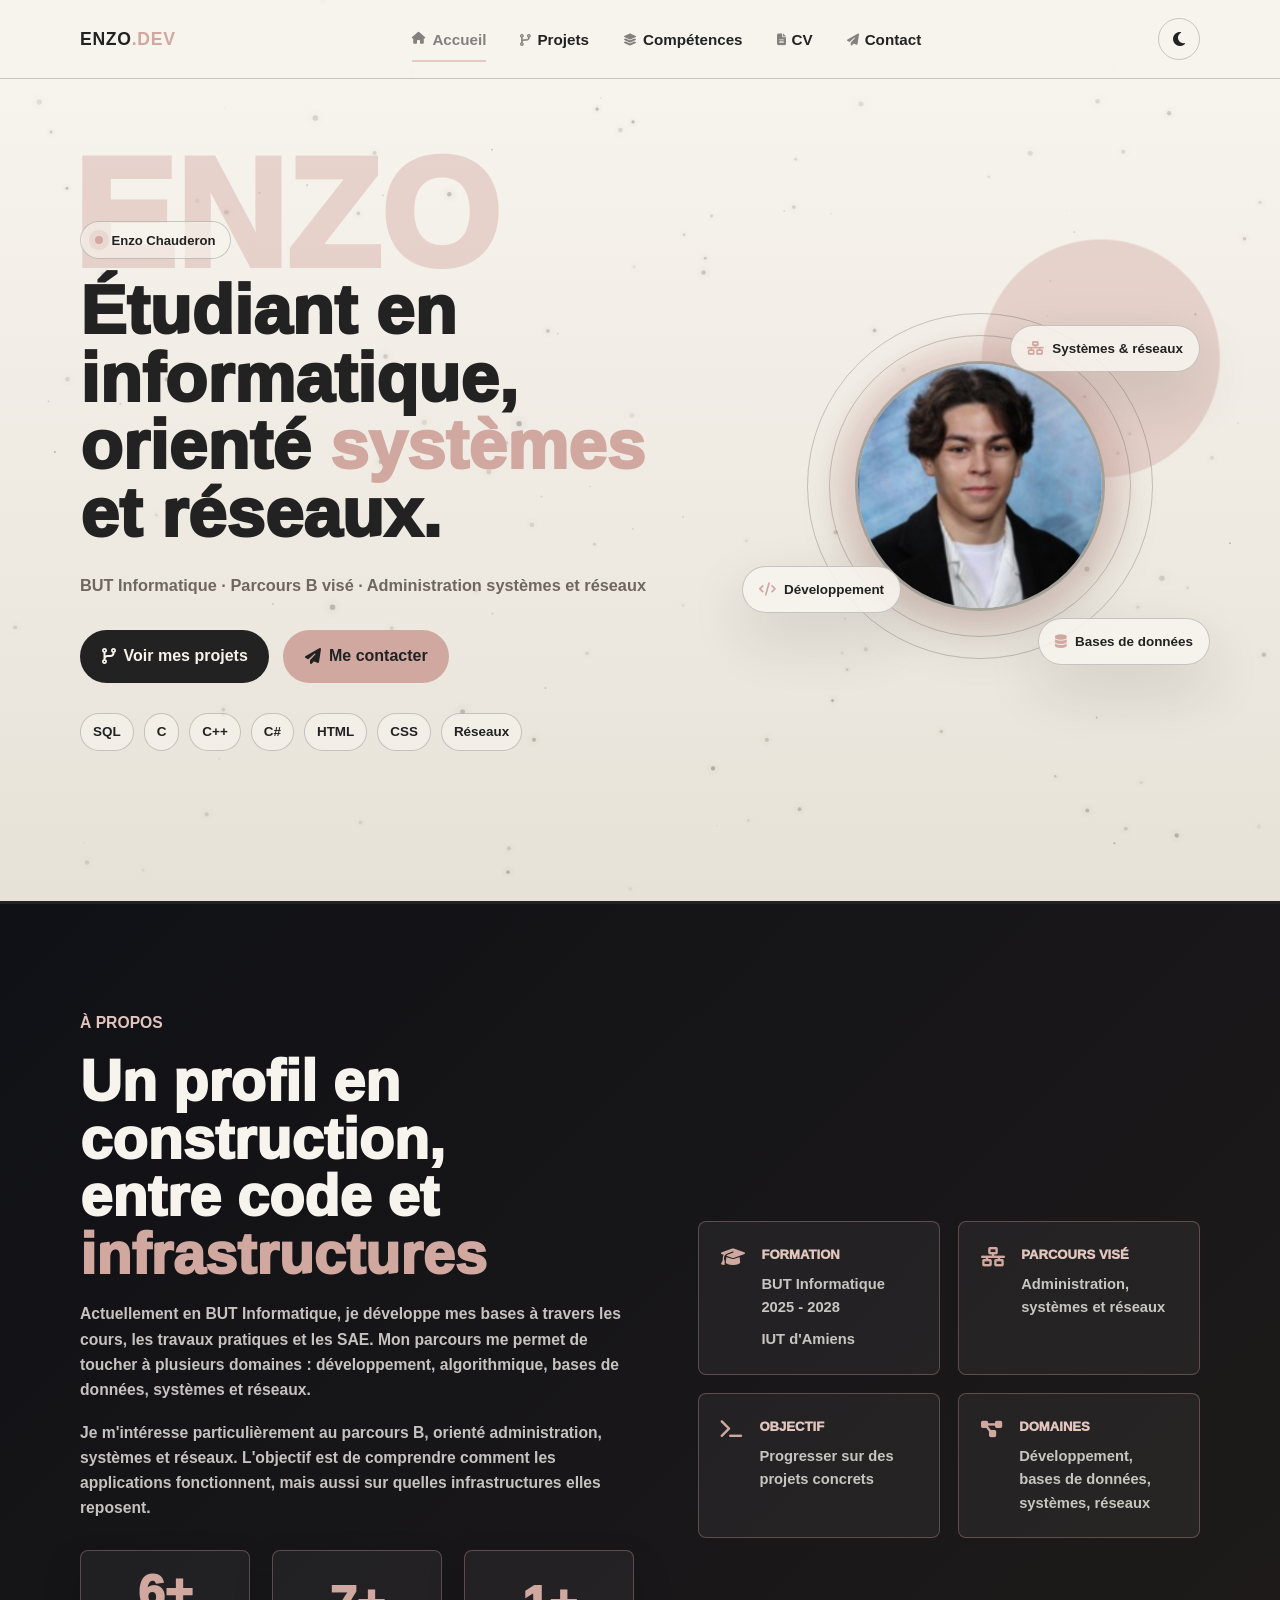
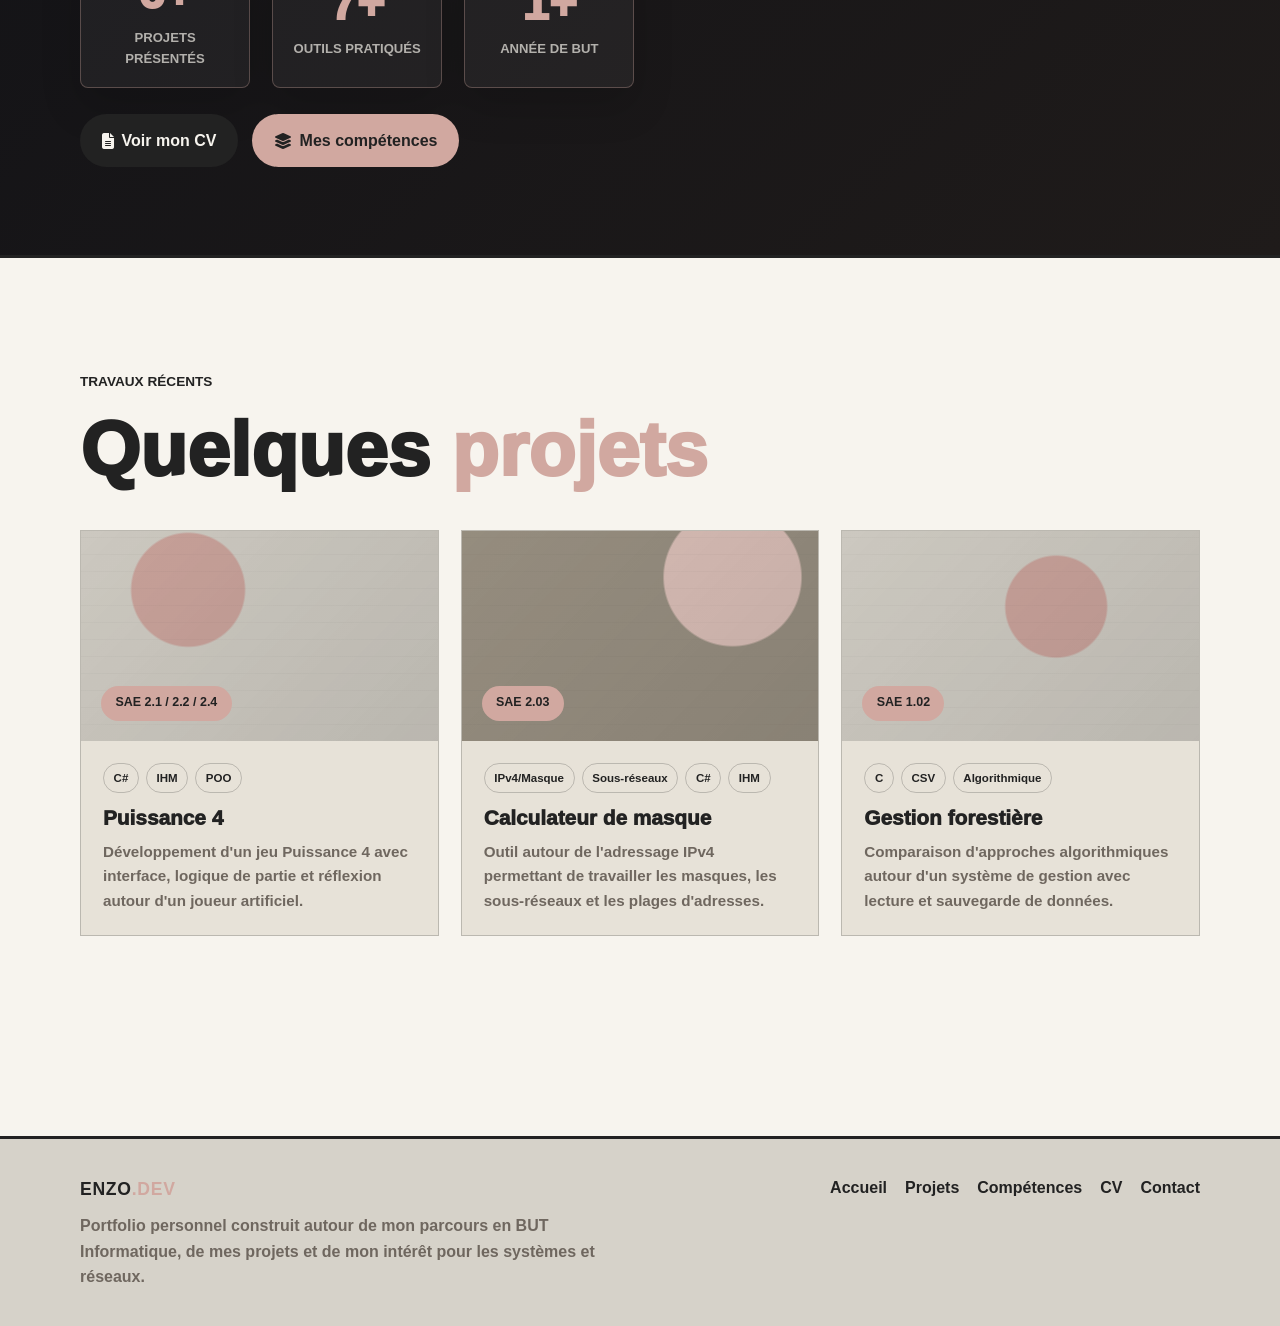
==== commit d3784b95: "ajout de la durée de formation" ====
--- a/index.html
+++ b/index.html
@@ -193,7 +193,7 @@
                         <i class="fa-solid fa-graduation-cap"></i>
                         <div>
                             <h3>Formation</h3>
-                            <p>BUT Informatique</p>
+                            <p>BUT Informatique 2025 - 2028</p>
                             <p>IUT d'Amiens</p>
                         </div>
                     </article>
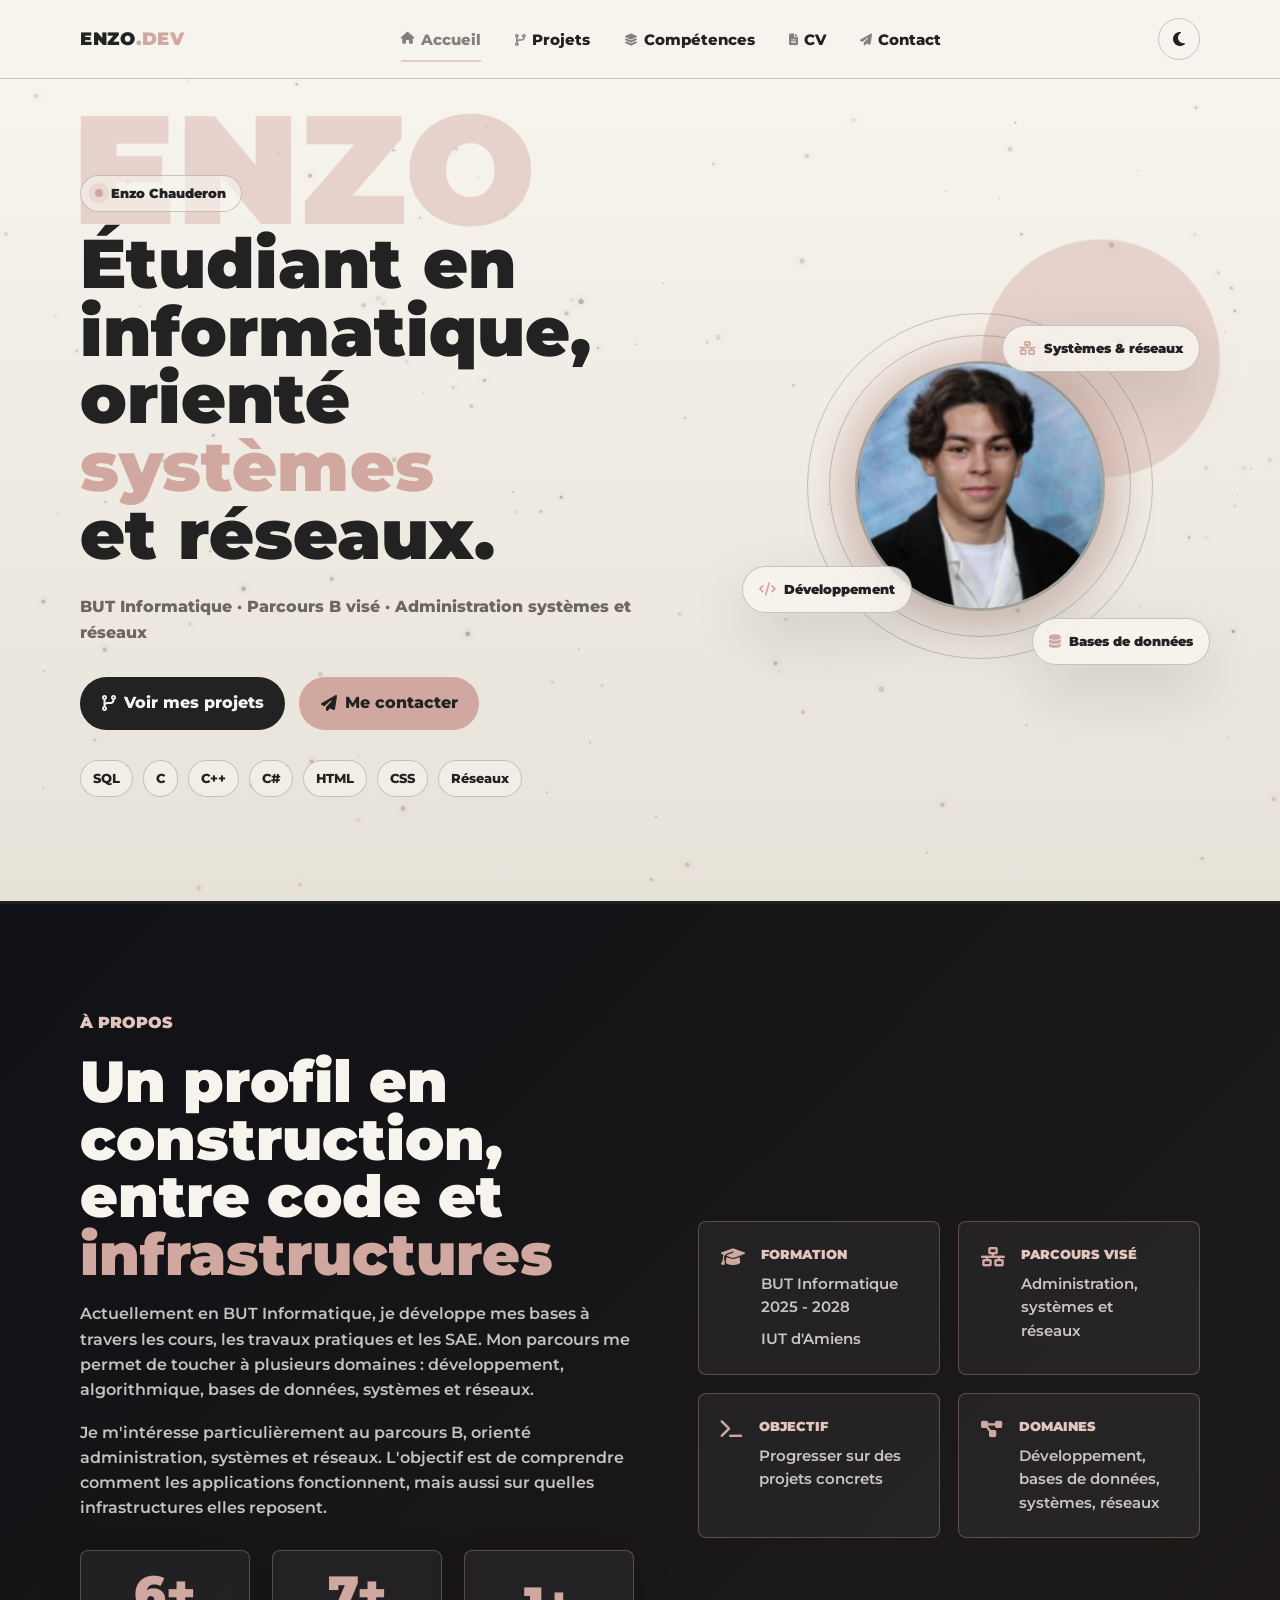
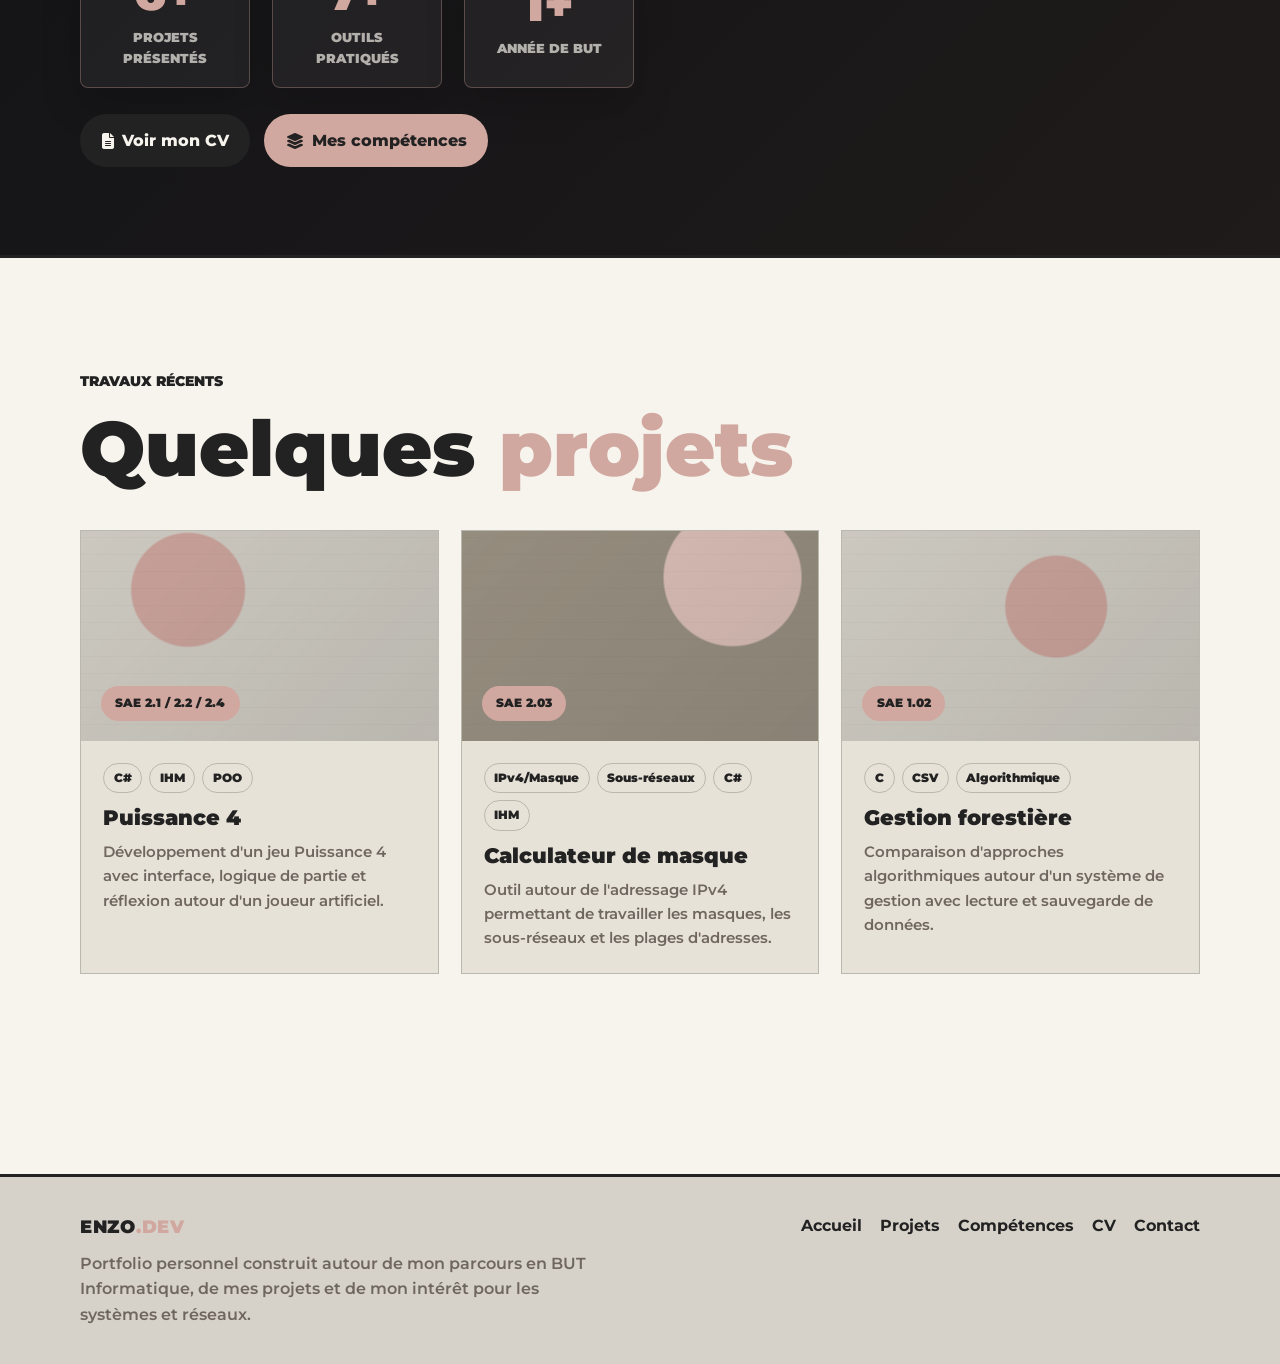
==== commit fe53f4ad: "Correction de la police d'écriture (TEST)" ====
--- a/index.html
+++ b/index.html
@@ -6,6 +6,9 @@
     <meta name="description" content="Portfolio personnel d'Enzo Chauderon, étudiant en BUT Informatique orienté systèmes et réseaux.">
     <title>Accueil - Portfolio Enzo</title>
 
+    <link rel="preconnect" href="https://fonts.googleapis.com">
+    <link rel="preconnect" href="https://fonts.gstatic.com" crossorigin>
+    <link href="https://fonts.googleapis.com/css2?family=Montserrat:wght@400;500;600;700&display=swap" rel="stylesheet">
     <link rel="stylesheet" href="https://cdnjs.cloudflare.com/ajax/libs/font-awesome/6.5.1/css/all.min.css">
     <link rel="stylesheet" href="css/shared.css">
     <link rel="stylesheet" href="css/home.css?v=2">
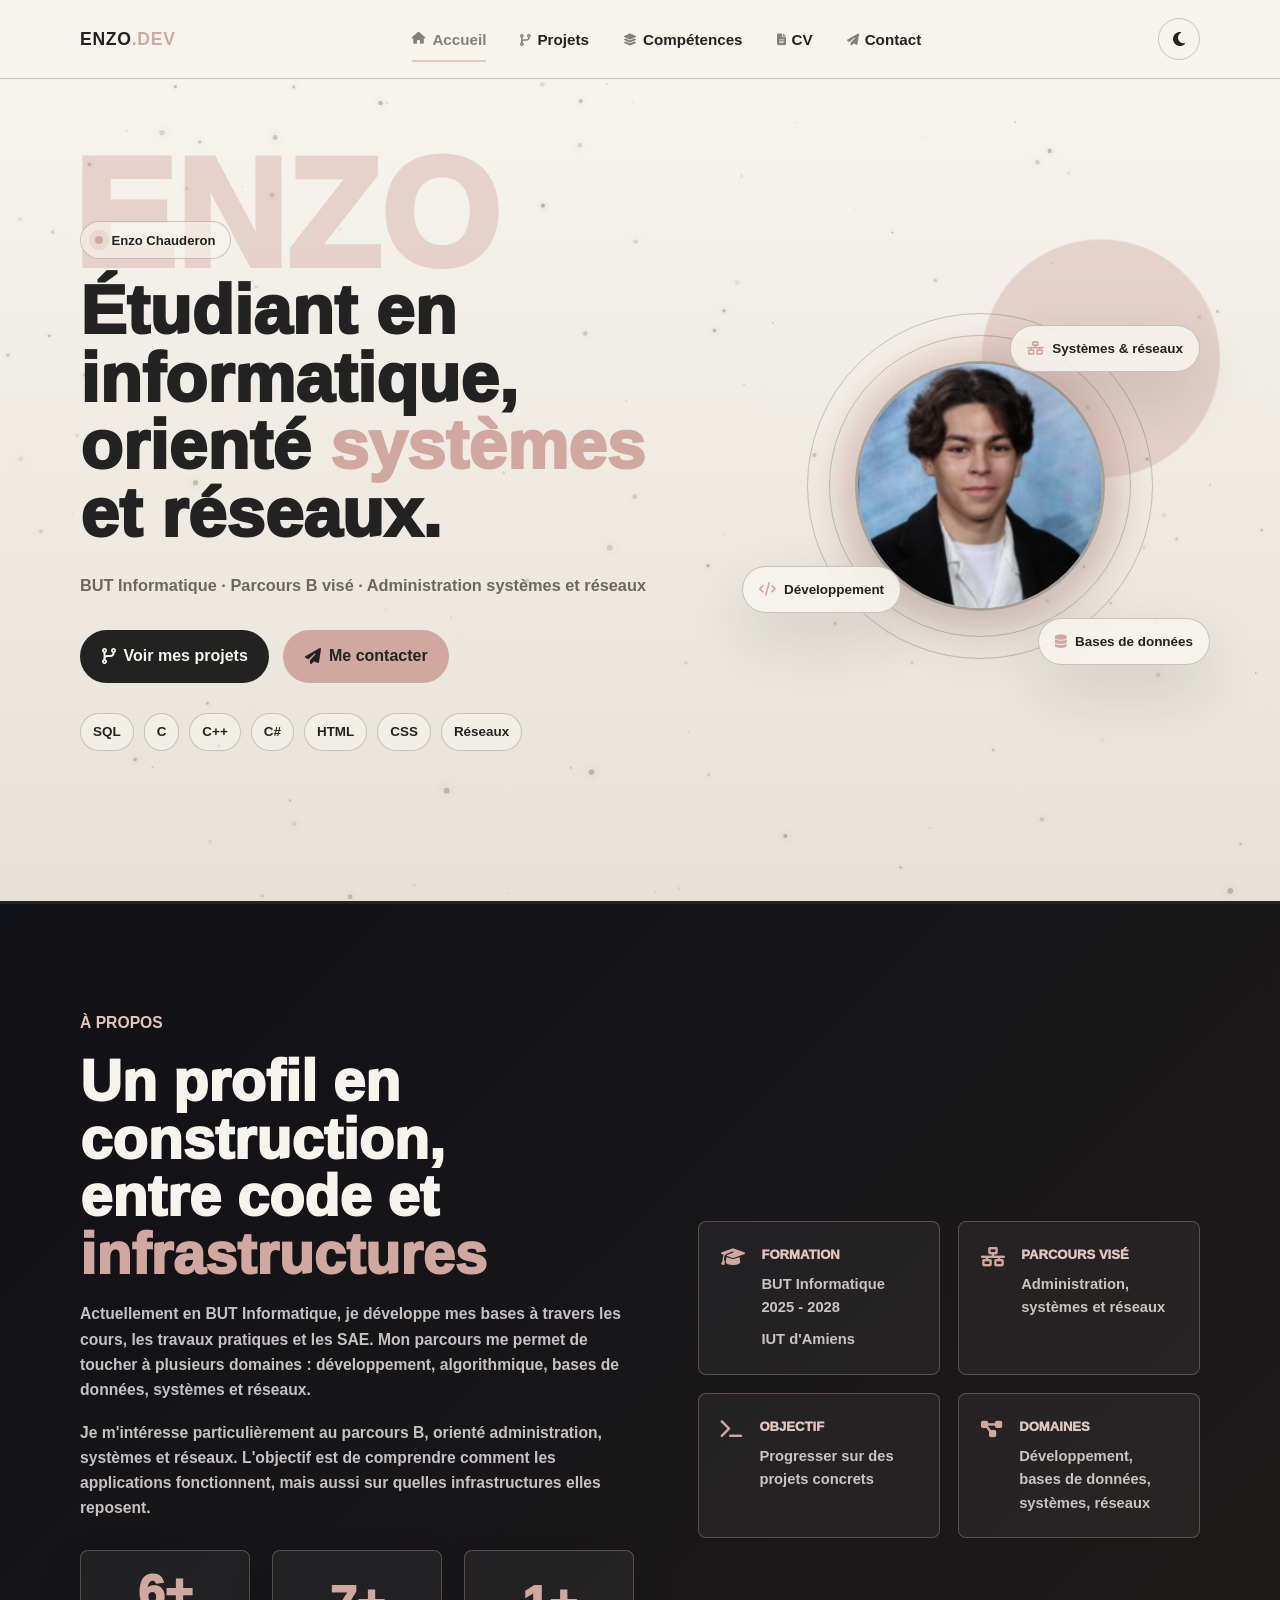
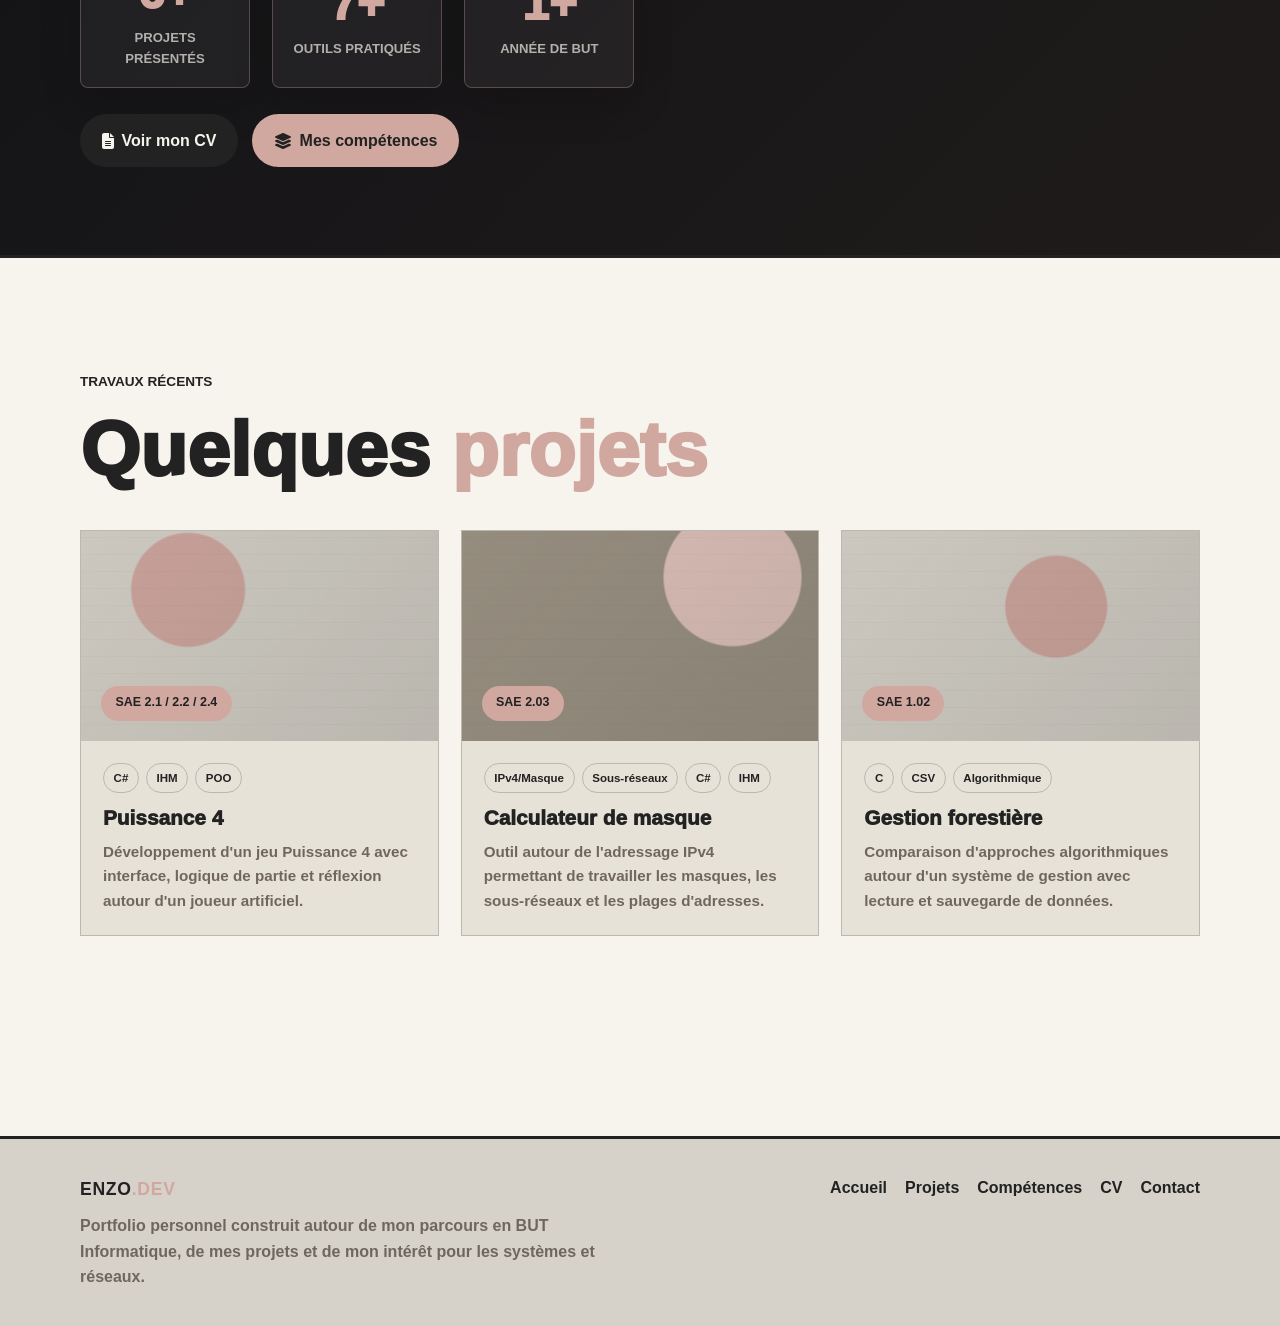
==== commit b977c01d: "Correction de la police d'écriture (TEST2)" ====
--- a/index.html
+++ b/index.html
@@ -6,9 +6,6 @@
     <meta name="description" content="Portfolio personnel d'Enzo Chauderon, étudiant en BUT Informatique orienté systèmes et réseaux.">
     <title>Accueil - Portfolio Enzo</title>
 
-    <link rel="preconnect" href="https://fonts.googleapis.com">
-    <link rel="preconnect" href="https://fonts.gstatic.com" crossorigin>
-    <link href="https://fonts.googleapis.com/css2?family=Montserrat:wght@400;500;600;700&display=swap" rel="stylesheet">
     <link rel="stylesheet" href="https://cdnjs.cloudflare.com/ajax/libs/font-awesome/6.5.1/css/all.min.css">
     <link rel="stylesheet" href="css/shared.css">
     <link rel="stylesheet" href="css/home.css?v=2">
--- a/css/shared.css
+++ b/css/shared.css
@@ -20,6 +20,38 @@
     color-scheme: light;
 }
 
+@font-face {
+    font-family: "Montserrat";
+    font-style: normal;
+    font-weight: 400;
+    font-display: swap;
+    src: url("../fonts/Montserrat-400.ttf") format("truetype");
+}
+
+@font-face {
+    font-family: "Montserrat";
+    font-style: normal;
+    font-weight: 500;
+    font-display: swap;
+    src: url("../fonts/Montserrat-500.ttf") format("truetype");
+}
+
+@font-face {
+    font-family: "Montserrat";
+    font-style: normal;
+    font-weight: 600;
+    font-display: swap;
+    src: url("../fonts/Montserrat-600.ttf") format("truetype");
+}
+
+@font-face {
+    font-family: "Montserrat";
+    font-style: normal;
+    font-weight: 700;
+    font-display: swap;
+    src: url("../fonts/Montserrat-700.ttf") format("truetype");
+}
+
 [data-theme="dark"] {
     --bg: #11131a;
     --bg-soft: #1c2028;
@@ -59,6 +91,13 @@
     transition: background var(--transition), color var(--transition);
 }
 
+button,
+input,
+textarea,
+select {
+    font-family: inherit;
+}
+
 a {
     color: inherit;
     text-decoration: none;
